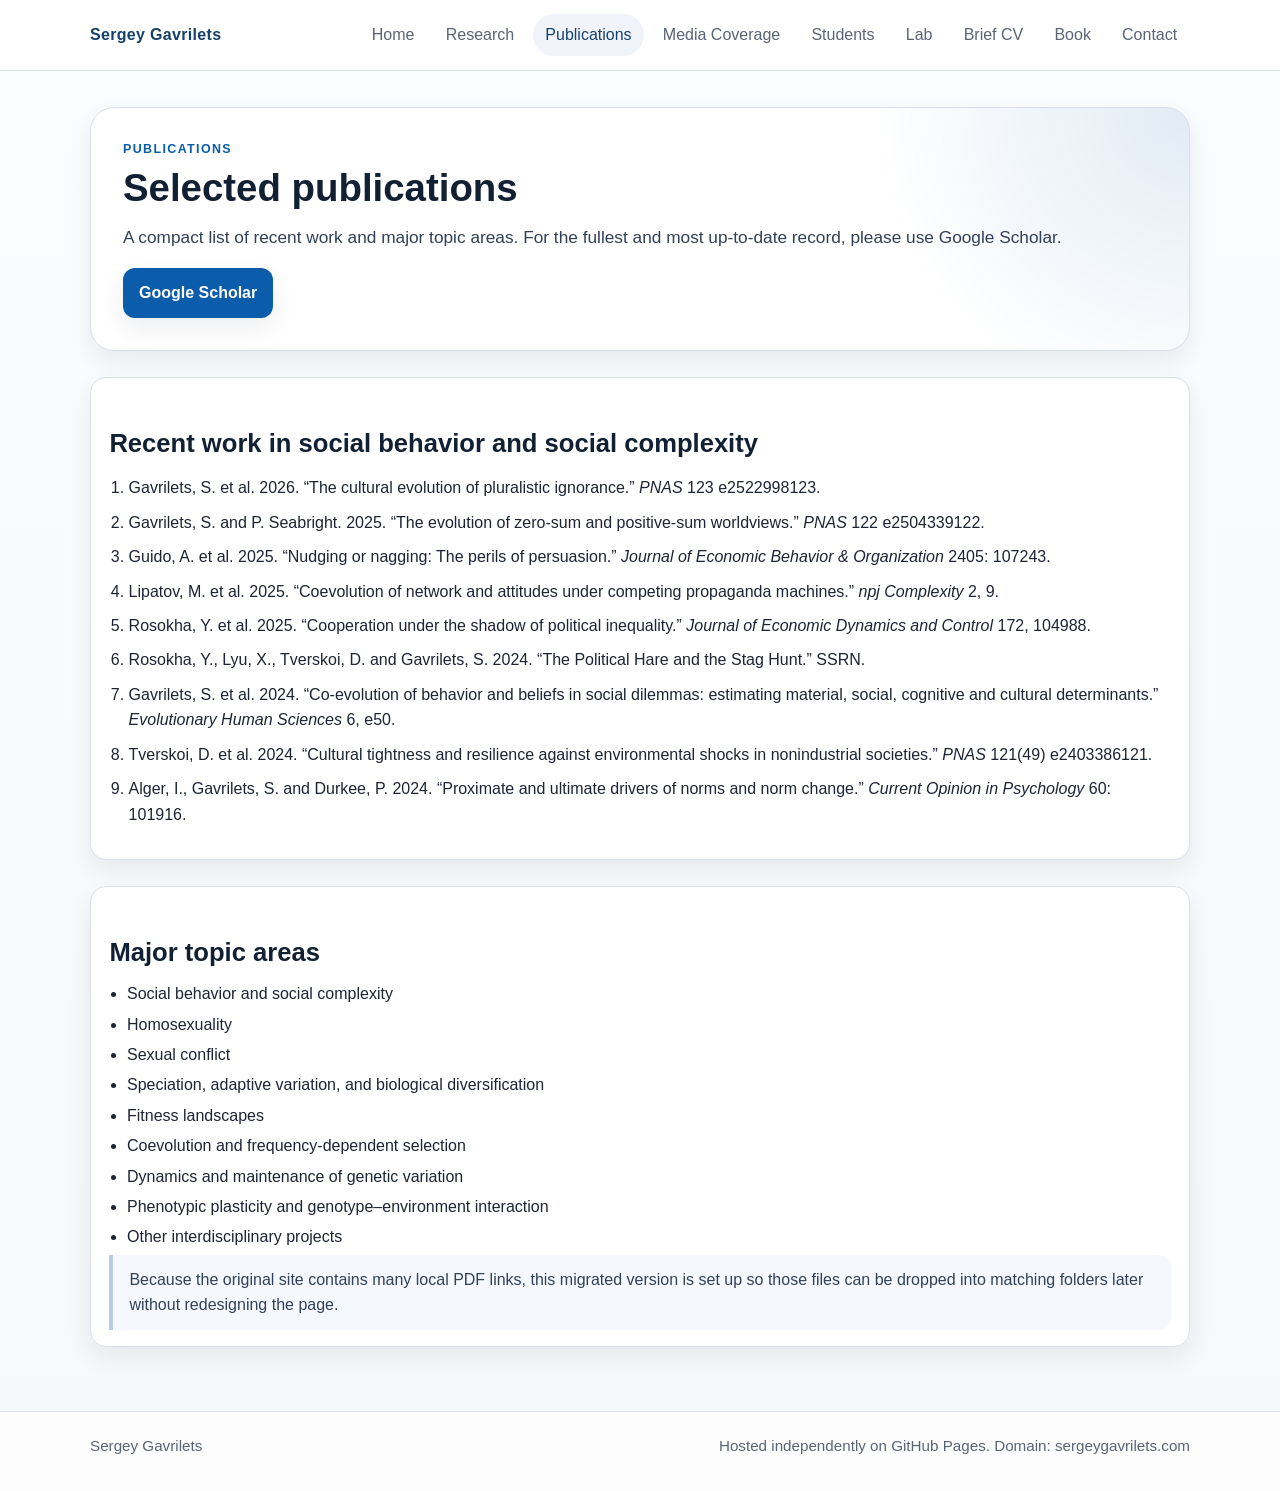
==== publications/index.html @ c270848b "Add files via upload" ====
<!DOCTYPE html>
<html lang="en">
<head>
  <meta charset="utf-8">
  <meta name="viewport" content="width=device-width, initial-scale=1">
  <title>Publications | Sergey Gavrilets</title>
  <meta name="description" content="Sergey Gavrilets">
  <link rel="stylesheet" href="/assets/css/styles.css">
</head>
<body>
<header class="site-header">
  <div class="container header-inner">
    <a class="brand" href="/">Sergey Gavrilets</a>
    <button class="nav-toggle" data-nav-toggle aria-expanded="false" aria-label="Toggle navigation">Menu</button>
    <nav class="main-nav" aria-label="Primary">
      <ul><li><a href="/">Home</a></li><li><a href="/research/">Research</a></li><li><a href="/publications/" aria-current="page">Publications</a></li><li><a href="/media/">Media Coverage</a></li><li><a href="/students/">Students</a></li><li><a href="/lab/">Lab</a></li><li><a href="/brief_cv/">Brief CV</a></li><li><a href="/books/">Book</a></li><li><a href="/contact/">Contact</a></li></ul>
    </nav>
  </div>
</header>
<main>
  <div class="container">
<section class="hero"><div class="eyebrow">Publications</div><h1>Selected publications</h1><p class="lead">A compact list of recent work and major topic areas. For the fullest and most up-to-date record, please use Google Scholar.</p><div class="action-row"><a class="button" href="https://scholar.google.com/" target="_blank" rel="noopener">Google Scholar</a></div></section>
<section class="section card"><h2>Recent work in social behavior and social complexity</h2>
<ol class="pub-list">
<li>Gavrilets, S. et al. 2026. “The cultural evolution of pluralistic ignorance.” <em>PNAS</em> 123 e2522998123.</li>
<li>Gavrilets, S. and P. Seabright. 2025. “The evolution of zero-sum and positive-sum worldviews.” <em>PNAS</em> 122 e2504339122.</li>
<li>Guido, A. et al. 2025. “Nudging or nagging: The perils of persuasion.” <em>Journal of Economic Behavior &amp; Organization</em> 2405: 107243.</li>
<li>Lipatov, M. et al. 2025. “Coevolution of network and attitudes under competing propaganda machines.” <em>npj Complexity</em> 2, 9.</li>
<li>Rosokha, Y. et al. 2025. “Cooperation under the shadow of political inequality.” <em>Journal of Economic Dynamics and Control</em> 172, 104988.</li>
<li>Rosokha, Y., Lyu, X., Tverskoi, D. and Gavrilets, S. 2024. “The Political Hare and the Stag Hunt.” SSRN.</li>
<li>Gavrilets, S. et al. 2024. “Co-evolution of behavior and beliefs in social dilemmas: estimating material, social, cognitive and cultural determinants.” <em>Evolutionary Human Sciences</em> 6, e50.</li>
<li>Tverskoi, D. et al. 2024. “Cultural tightness and resilience against environmental shocks in nonindustrial societies.” <em>PNAS</em> 121(49) e2403386121.</li>
<li>Alger, I., Gavrilets, S. and Durkee, P. 2024. “Proximate and ultimate drivers of norms and norm change.” <em>Current Opinion in Psychology</em> 60: 101916.</li>
</ol></section>
<section class="section card"><h2>Major topic areas</h2>
<ul class="list-clean">
<li>Social behavior and social complexity</li>
<li>Homosexuality</li>
<li>Sexual conflict</li>
<li>Speciation, adaptive variation, and biological diversification</li>
<li>Fitness landscapes</li>
<li>Coevolution and frequency-dependent selection</li>
<li>Dynamics and maintenance of genetic variation</li>
<li>Phenotypic plasticity and genotype–environment interaction</li>
<li>Other interdisciplinary projects</li>
</ul>
<div class="note">Because the original site contains many local PDF links, this migrated version is set up so those files can be dropped into matching folders later without redesigning the page.</div>
</section>
</div>
</main>
<footer class="site-footer">
  <div class="container footer-inner">
    <div>Sergey Gavrilets</div>
    <div>Hosted independently on GitHub Pages. Domain: sergeygavrilets.com</div>
  </div>
</footer>
<script src="/assets/js/main.js"></script>
</body>
</html>
---- assets/css/styles.css ----
:root {
  --bg: #f7f8fb;
  --surface: #ffffff;
  --surface-2: #f0f4fa;
  --text: #1d2433;
  --muted: #5b6475;
  --line: #d9e0ea;
  --accent: #0b5cab;
  --accent-2: #15406c;
  --shadow: 0 10px 25px rgba(14, 31, 53, 0.08);
  --radius: 16px;
  --max: 1100px;
}
* { box-sizing: border-box; }
html { scroll-behavior: smooth; }
body {
  margin: 0;
  font-family: -apple-system, BlinkMacSystemFont, "Segoe UI", Roboto, Helvetica, Arial, sans-serif;
  color: var(--text);
  background: linear-gradient(180deg, #fbfcfe 0%, var(--bg) 100%);
  line-height: 1.6;
}
a { color: var(--accent); text-decoration: none; }
a:hover { text-decoration: underline; }
img { max-width: 100%; height: auto; }
.container { width: min(calc(100% - 2rem), var(--max)); margin: 0 auto; }
.site-header {
  position: sticky; top: 0; z-index: 50;
  background: rgba(255,255,255,.92); backdrop-filter: blur(10px);
  border-bottom: 1px solid rgba(217,224,234,.85);
}
.header-inner {
  display: flex; align-items: center; justify-content: space-between;
  gap: 1rem; padding: .9rem 0;
}
.brand { font-weight: 700; color: var(--accent-2); letter-spacing: .02em; }
.nav-toggle { display: none; background: var(--surface); border: 1px solid var(--line); border-radius: 10px; padding: .5rem .7rem; }
.main-nav ul {
  list-style: none; display: flex; flex-wrap: wrap; gap: .35rem; margin: 0; padding: 0;
}
.main-nav a {
  display: block; padding: .5rem .8rem; border-radius: 999px; color: var(--muted);
}
.main-nav a[aria-current="page"], .main-nav a:hover {
  background: var(--surface-2); color: var(--accent-2); text-decoration: none;
}
main { padding: 2.2rem 0 4rem; }
.hero {
  background: radial-gradient(circle at top right, rgba(11,92,171,.12), transparent 28%), var(--surface);
  border: 1px solid var(--line); border-radius: 24px; padding: 2rem; box-shadow: var(--shadow);
}
.hero-grid {
  display: grid; grid-template-columns: 1.45fr .95fr; gap: 1.5rem; align-items: start;
}
.eyebrow { text-transform: uppercase; font-size: .78rem; letter-spacing: .11em; color: var(--accent); font-weight: 700; }
h1, h2, h3 { line-height: 1.22; color: #122033; }
h1 { font-size: clamp(2rem, 3vw, 3.1rem); margin: .35rem 0 .75rem; }
h2 { font-size: 1.6rem; margin: 2rem 0 .8rem; }
h3 { font-size: 1.15rem; margin: 1.2rem 0 .45rem; }
p { margin: .6rem 0; }
.lead { font-size: 1.08rem; color: #324055; }
.muted { color: var(--muted); }
.badge-row, .action-row { display: flex; gap: .75rem; flex-wrap: wrap; margin-top: 1rem; }
.badge { background: #eef4fb; color: var(--accent-2); border: 1px solid #d3e2f3; padding: .45rem .75rem; border-radius: 999px; font-size: .95rem; }
.button {
  display: inline-block; background: var(--accent); color: #fff; padding: .78rem 1rem;
  border-radius: 12px; font-weight: 600; box-shadow: var(--shadow);
}
.button.secondary { background: var(--surface); color: var(--accent-2); border: 1px solid var(--line); box-shadow: none; }
.button:hover { text-decoration: none; filter: brightness(.98); }
.card-grid { display: grid; grid-template-columns: repeat(3, 1fr); gap: 1rem; margin-top: 1.4rem; }
.card, .panel {
  background: var(--surface); border: 1px solid var(--line); border-radius: var(--radius);
  padding: 1.15rem 1.15rem 1rem; box-shadow: var(--shadow);
}
.card h3 { margin-top: 0; }
.panel + .panel { margin-top: 1rem; }
.two-col { display: grid; grid-template-columns: 1.15fr .85fr; gap: 1.2rem; }
.section { margin-top: 1.6rem; }
.list-clean { margin: .6rem 0 0; padding-left: 1.1rem; }
.list-clean li { margin: .3rem 0; }
.kv { display: grid; grid-template-columns: 120px 1fr; gap: .5rem .9rem; }
.kv dt { color: var(--muted); font-weight: 600; }
.kv dd { margin: 0; }
.pub-list { padding-left: 1.2rem; }
.pub-list li { margin: .55rem 0; }
.note {
  border-left: 4px solid #b7cce7; padding: .75rem 1rem; background: #f5f9ff;
  border-radius: 0 12px 12px 0; color: #304158;
}
.callout {
  background: linear-gradient(180deg, #0e3560, #15406c);
  color: #fff; border-radius: 22px; padding: 1.5rem; margin-top: 1.5rem;
}
.callout a { color: #fff; text-decoration: underline; }
.site-footer {
  border-top: 1px solid var(--line); background: rgba(255,255,255,.8); padding: 1.4rem 0 2rem;
}
.footer-inner { display: flex; justify-content: space-between; gap: 1rem; flex-wrap: wrap; color: var(--muted); font-size: .95rem; }
.small { font-size: .92rem; }
.hr { height: 1px; background: var(--line); margin: 1.5rem 0; }
@media (max-width: 900px) {
  .hero-grid, .two-col, .card-grid { grid-template-columns: 1fr; }
}
@media (max-width: 760px) {
  .nav-toggle { display: inline-flex; }
  .main-nav { display: none; width: 100%; }
  .main-nav.open { display: block; }
  .header-inner { flex-wrap: wrap; }
  .main-nav ul { flex-direction: column; align-items: stretch; }
  .main-nav a { border-radius: 12px; }
  main { padding-top: 1.2rem; }
  .hero { padding: 1.25rem; }
}
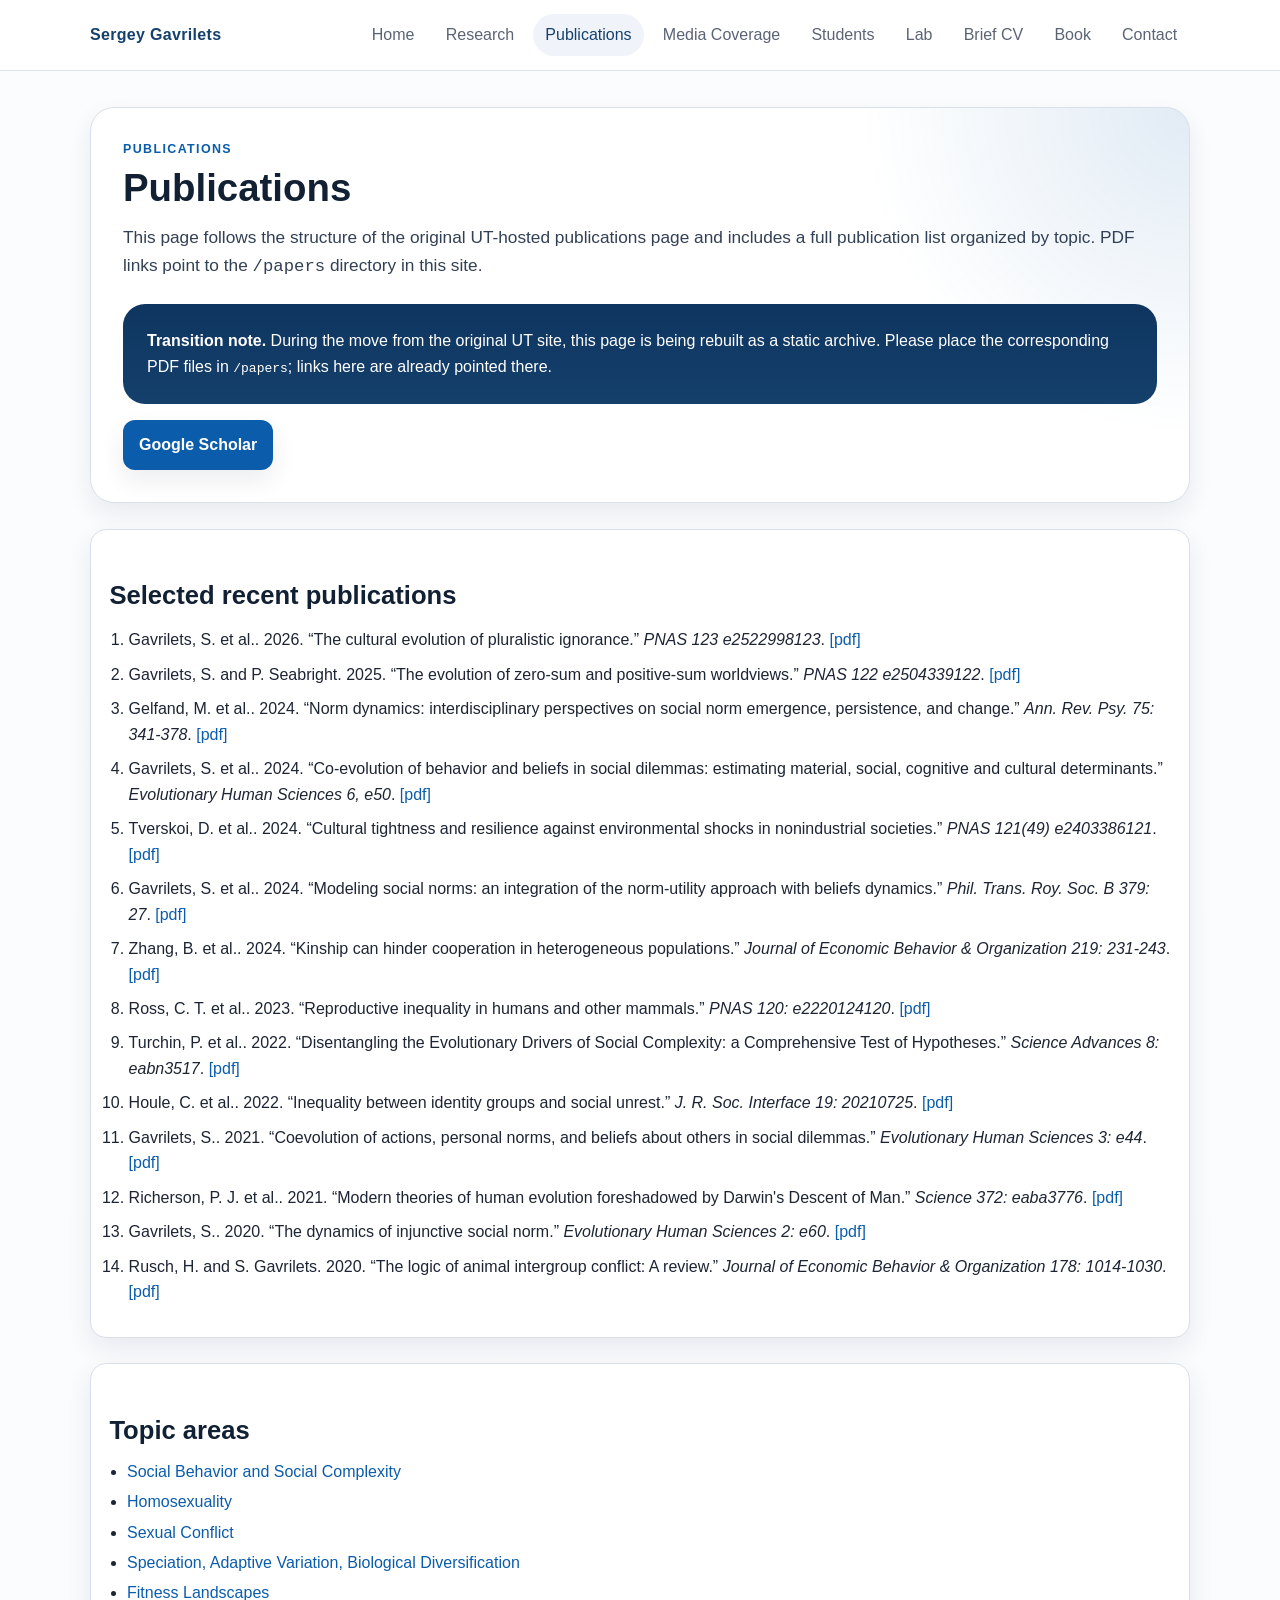
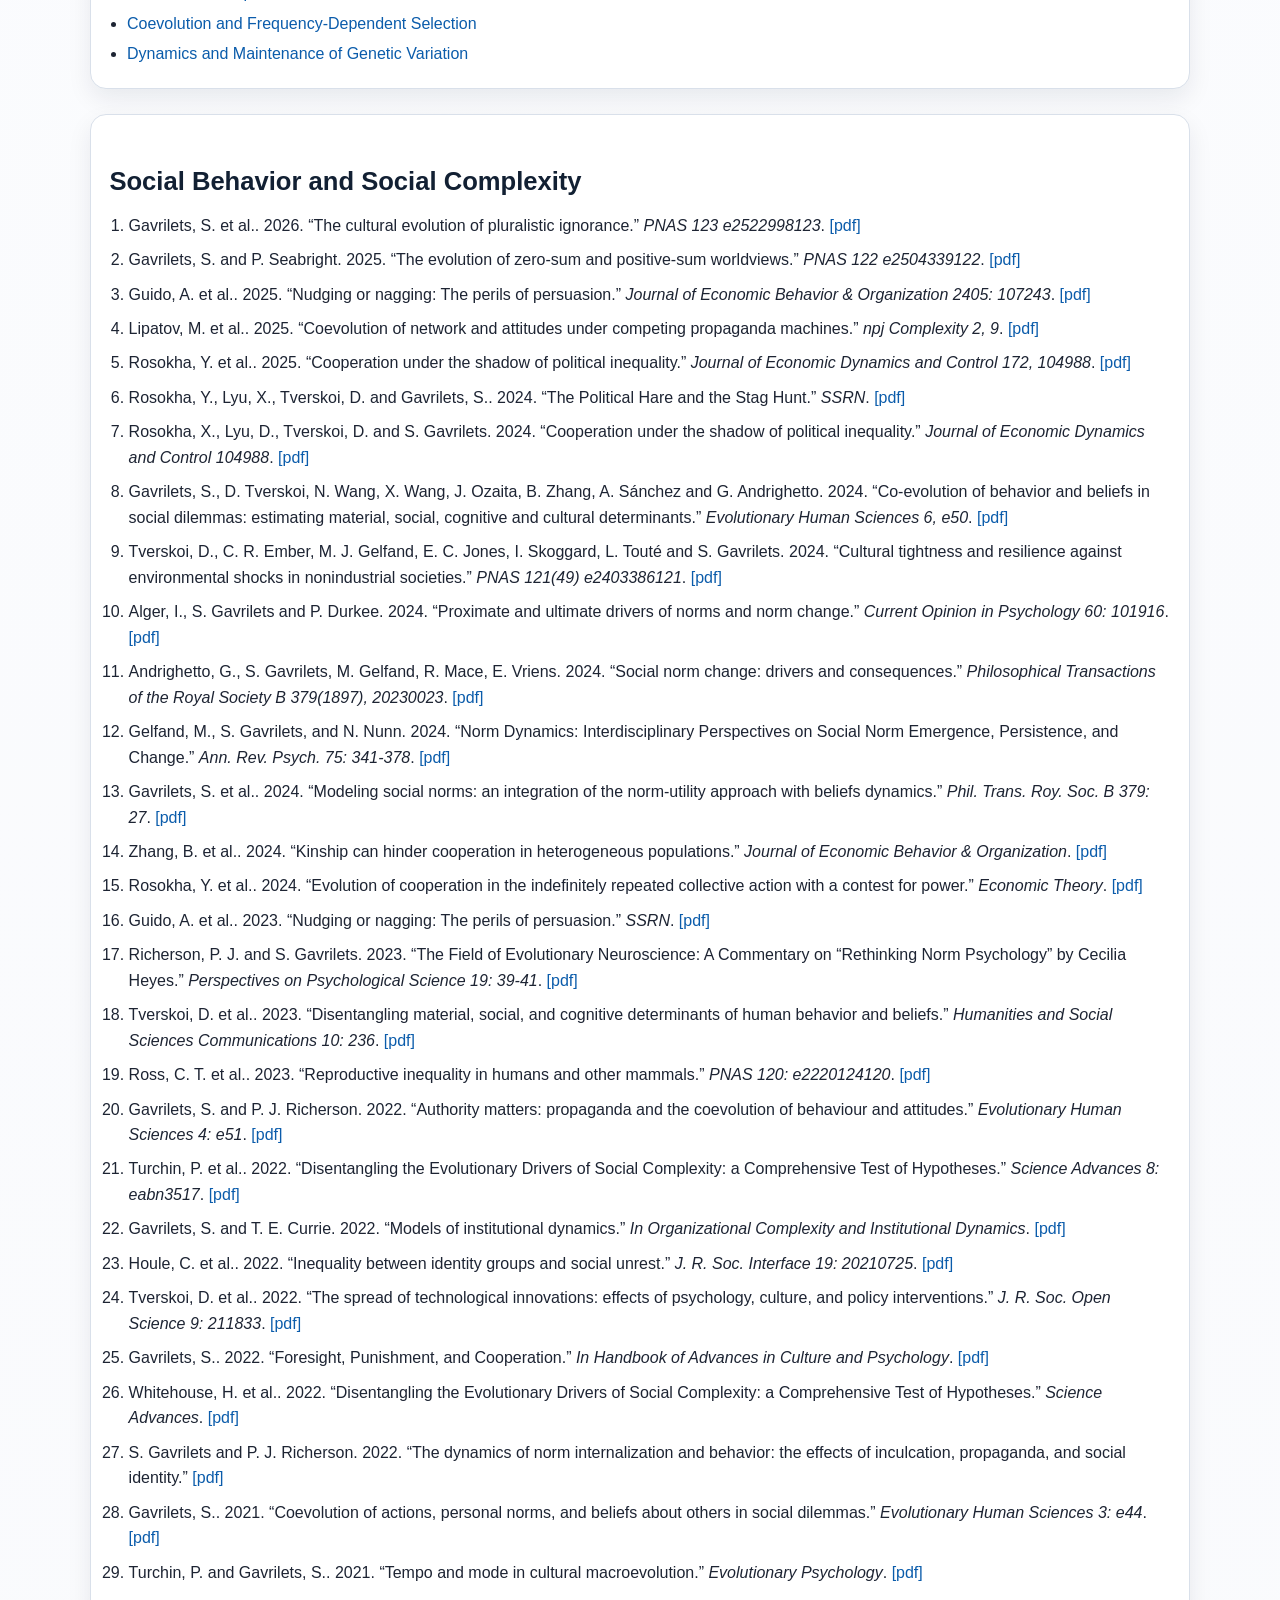
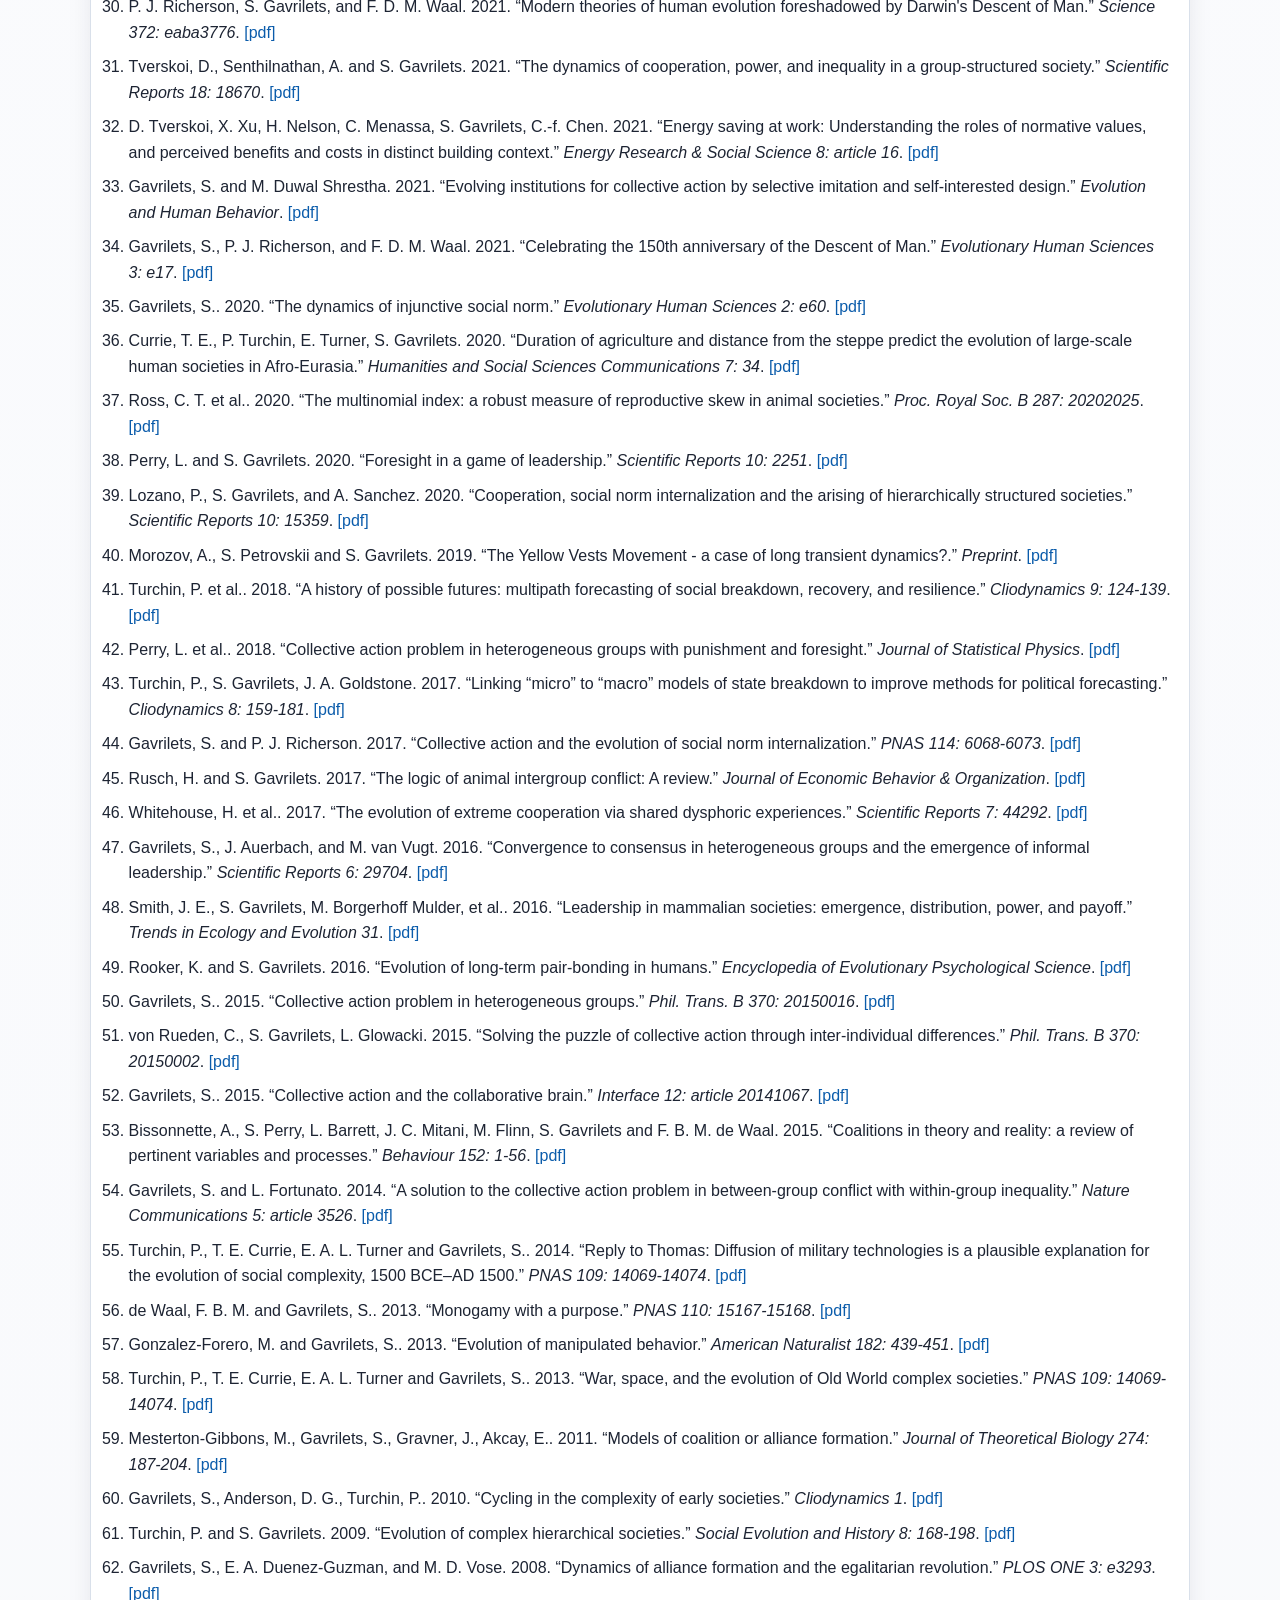
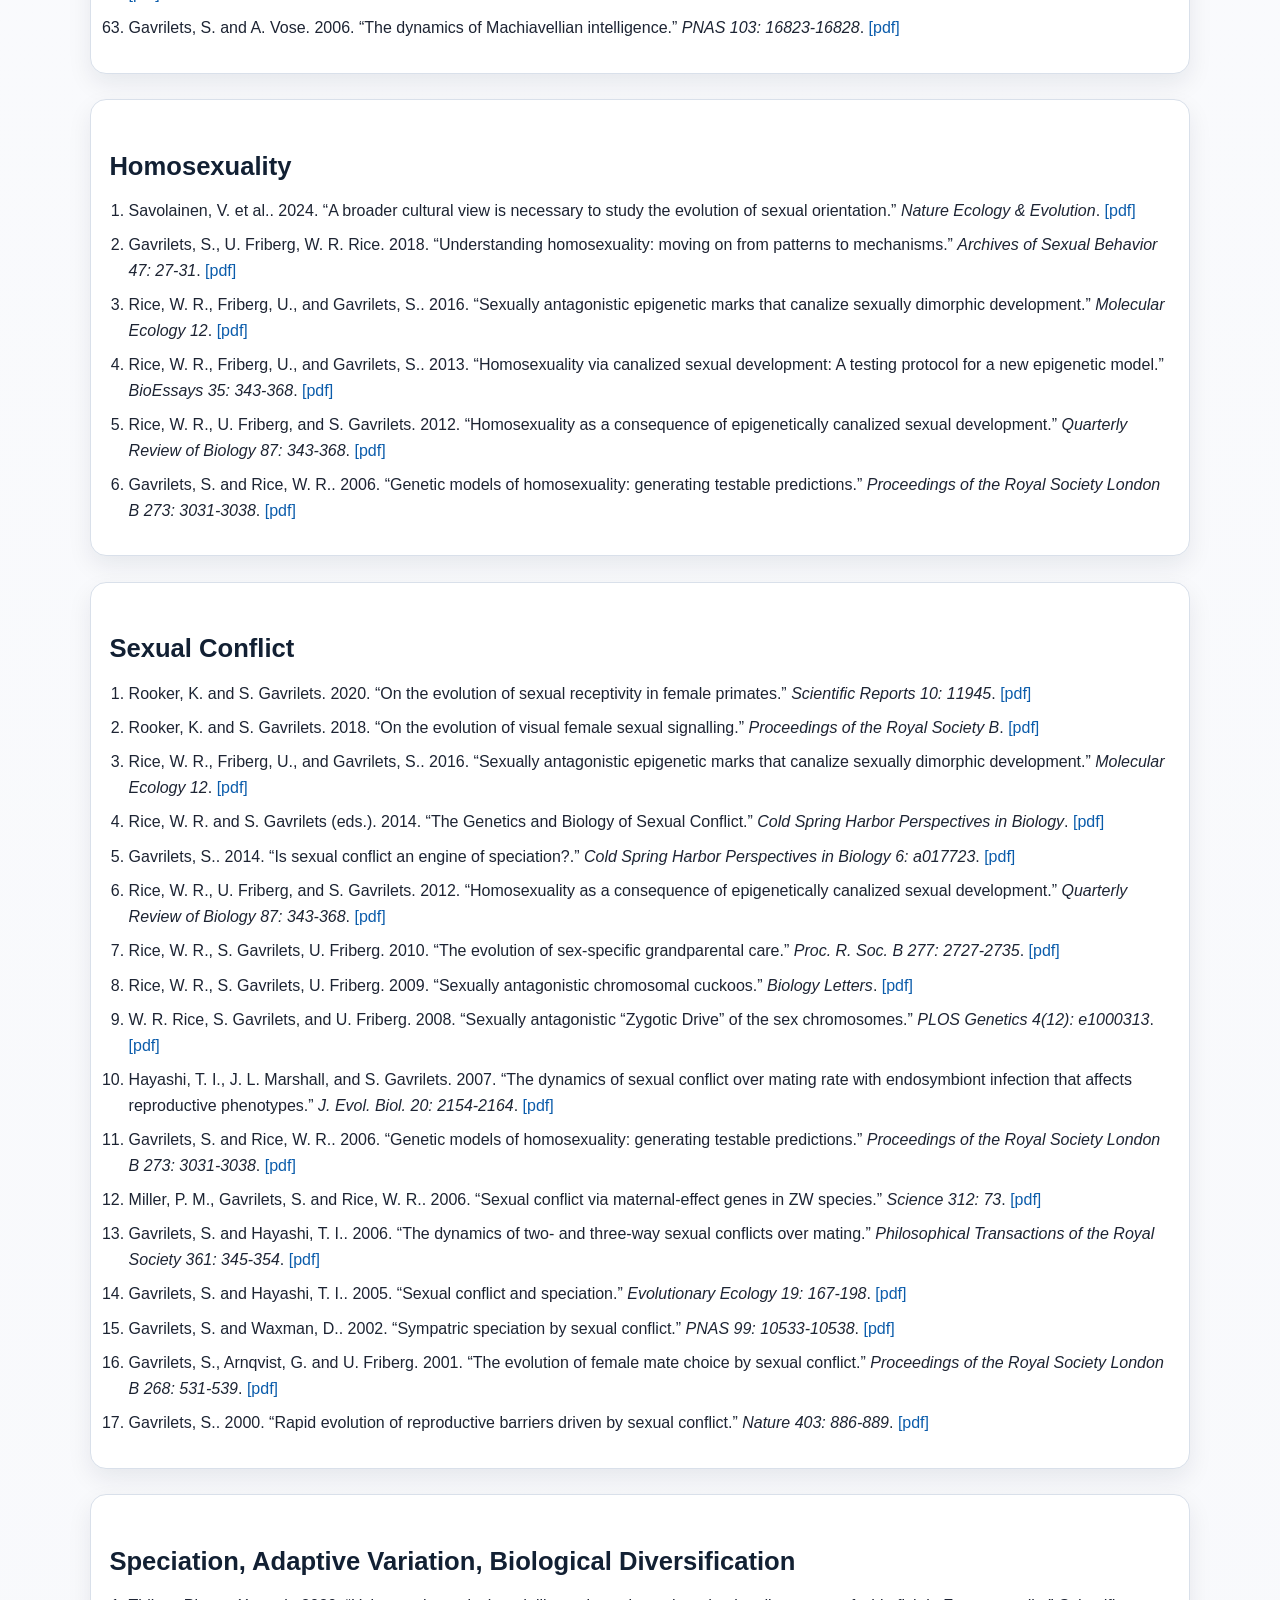
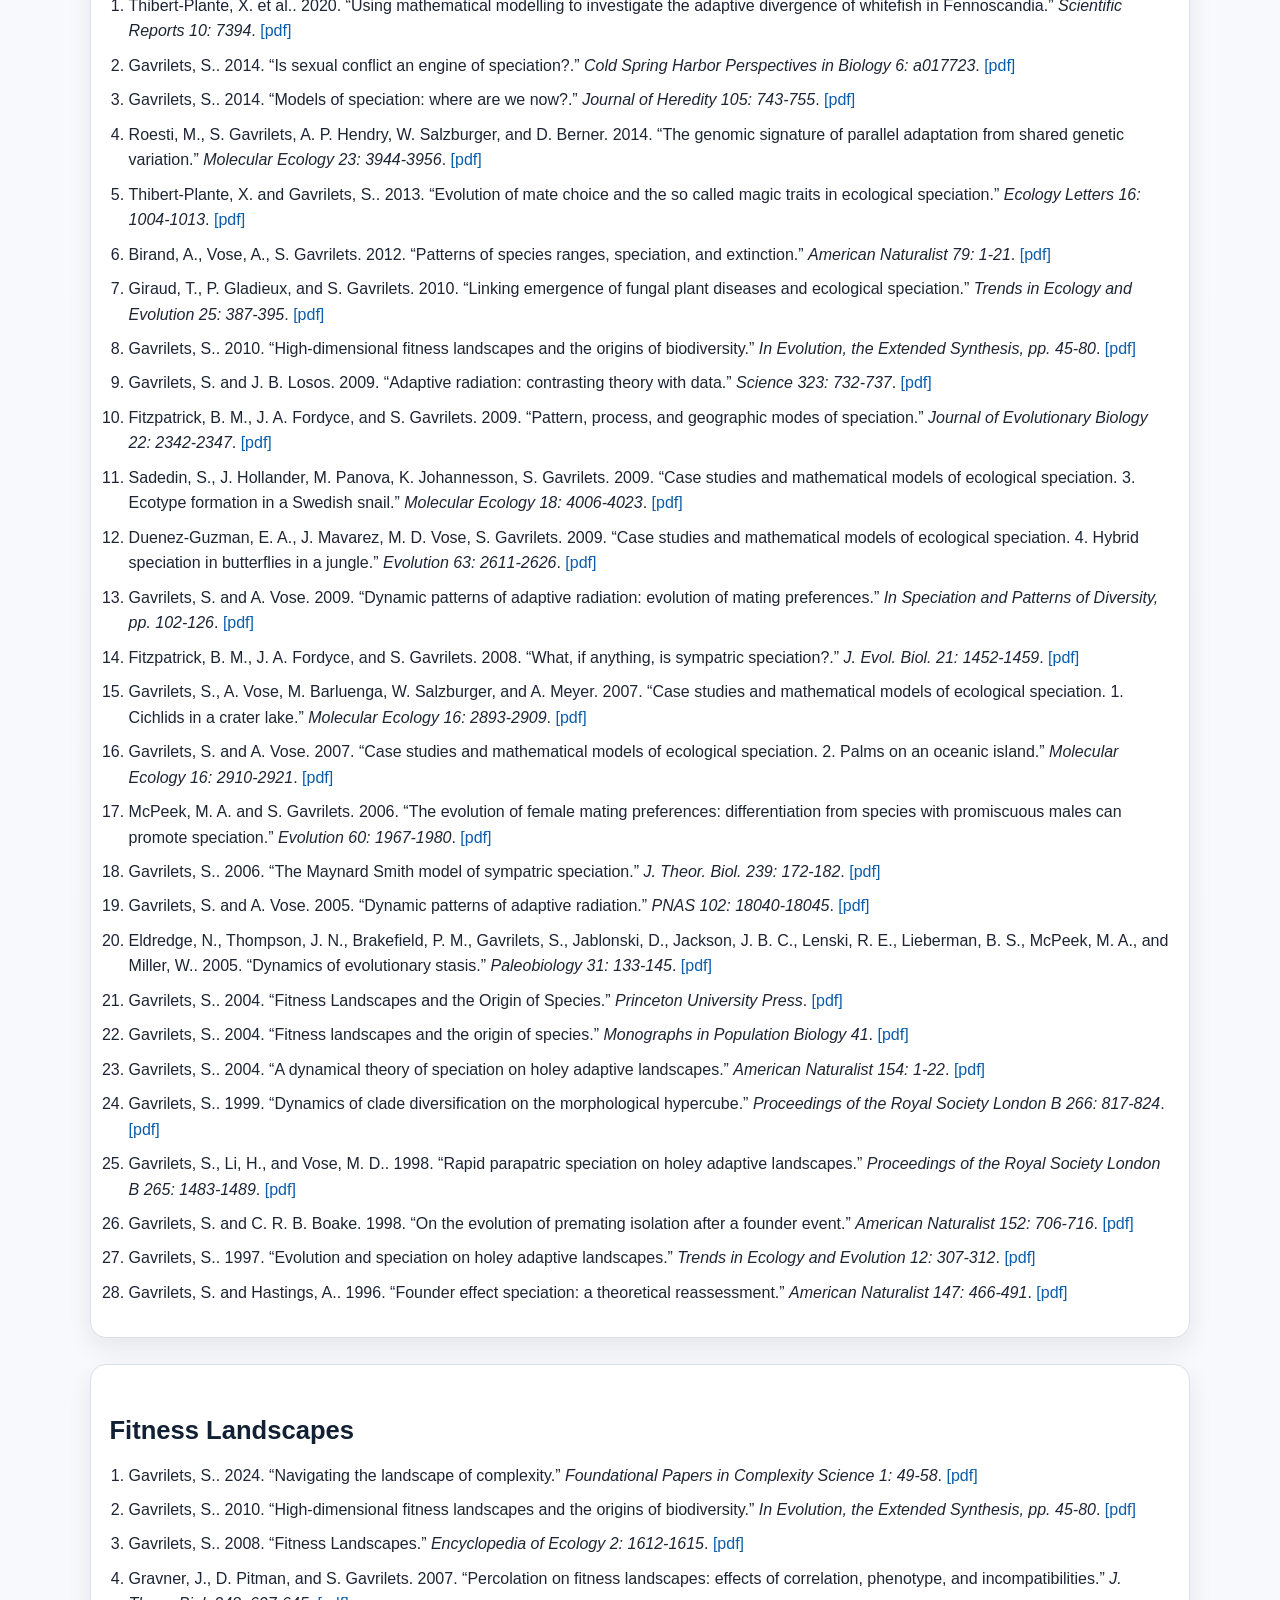
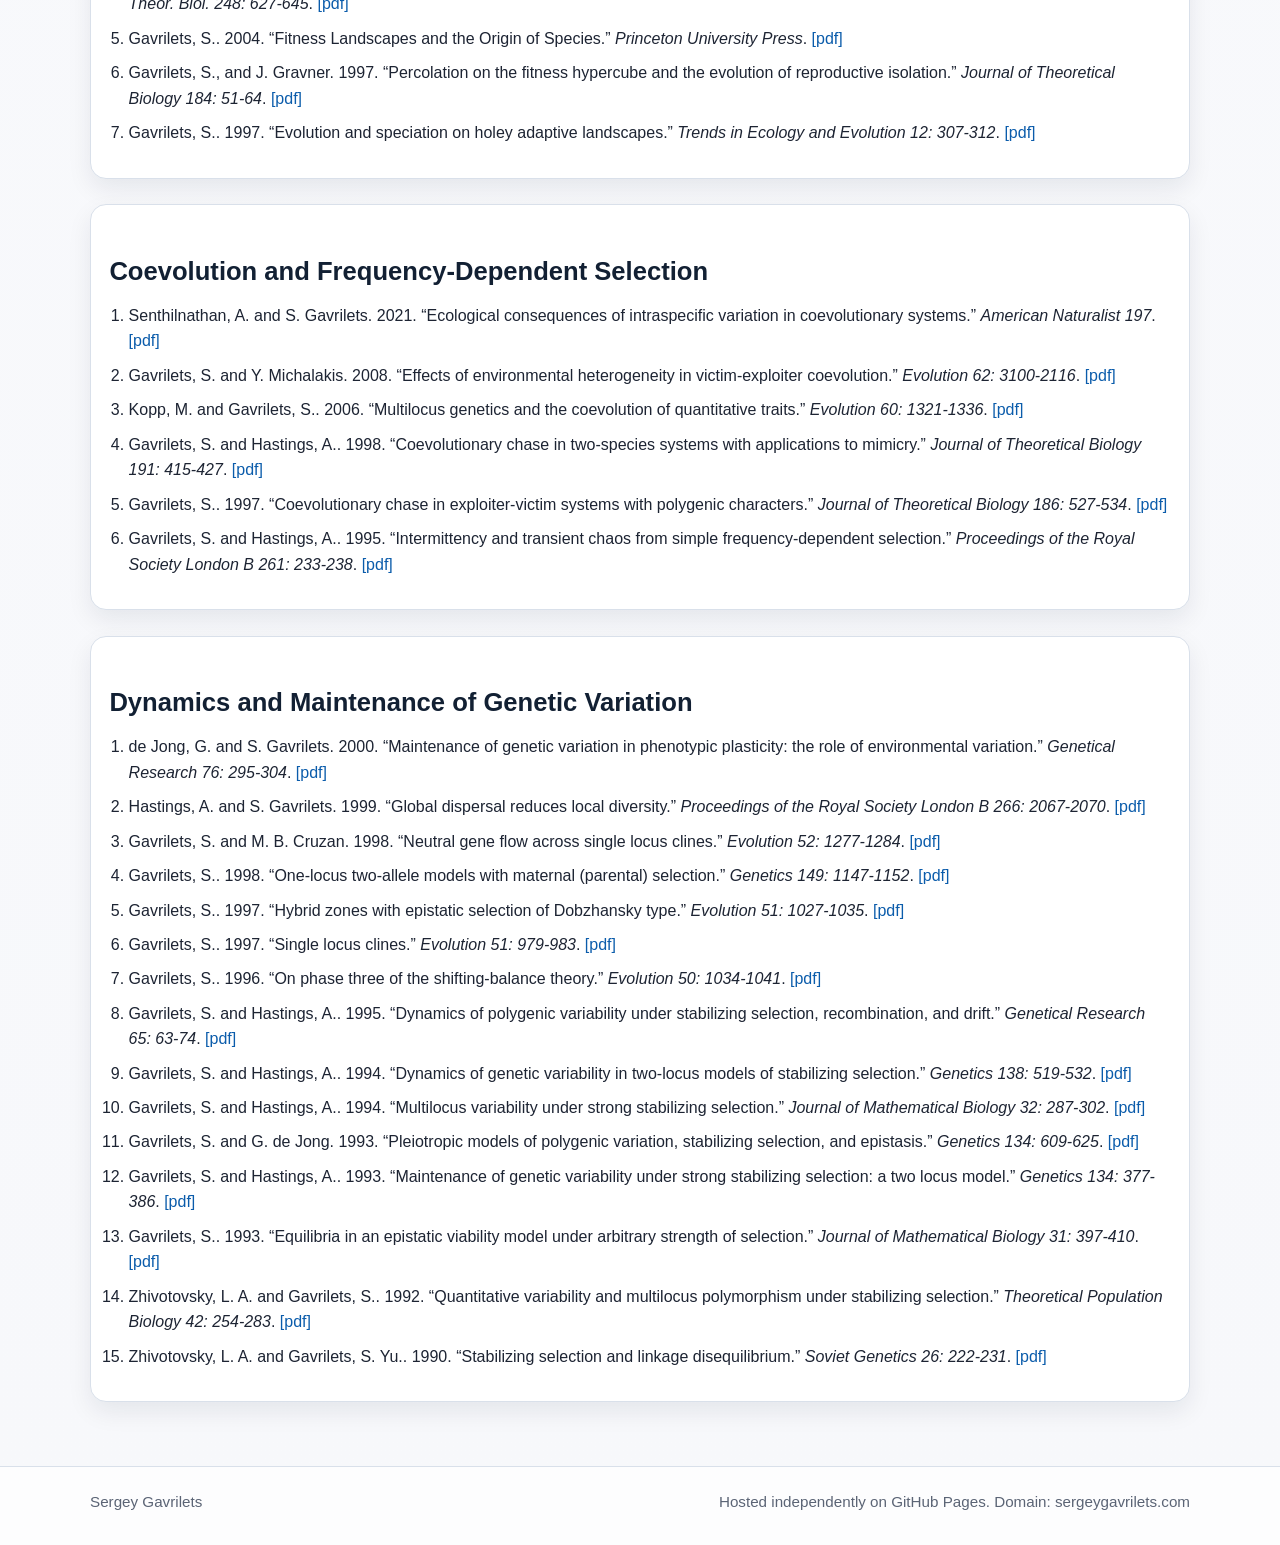
==== commit fcd7f06b: "Create index.html" ====
--- a/publications/index.html
+++ b/publications/index.html
@@ -4,7 +4,7 @@
   <meta charset="utf-8">
   <meta name="viewport" content="width=device-width, initial-scale=1">
   <title>Publications | Sergey Gavrilets</title>
-  <meta name="description" content="Sergey Gavrilets">
+  <meta name="description" content="Sergey Gavrilets publications">
   <link rel="stylesheet" href="/assets/css/styles.css">
 </head>
 <body>
@@ -19,33 +19,190 @@
 </header>
 <main>
   <div class="container">
-<section class="hero"><div class="eyebrow">Publications</div><h1>Selected publications</h1><p class="lead">A compact list of recent work and major topic areas. For the fullest and most up-to-date record, please use Google Scholar.</p><div class="action-row"><a class="button" href="https://scholar.google.com/" target="_blank" rel="noopener">Google Scholar</a></div></section>
-<section class="section card"><h2>Recent work in social behavior and social complexity</h2>
-<ol class="pub-list">
-<li>Gavrilets, S. et al. 2026. “The cultural evolution of pluralistic ignorance.” <em>PNAS</em> 123 e2522998123.</li>
-<li>Gavrilets, S. and P. Seabright. 2025. “The evolution of zero-sum and positive-sum worldviews.” <em>PNAS</em> 122 e2504339122.</li>
-<li>Guido, A. et al. 2025. “Nudging or nagging: The perils of persuasion.” <em>Journal of Economic Behavior &amp; Organization</em> 2405: 107243.</li>
-<li>Lipatov, M. et al. 2025. “Coevolution of network and attitudes under competing propaganda machines.” <em>npj Complexity</em> 2, 9.</li>
-<li>Rosokha, Y. et al. 2025. “Cooperation under the shadow of political inequality.” <em>Journal of Economic Dynamics and Control</em> 172, 104988.</li>
-<li>Rosokha, Y., Lyu, X., Tverskoi, D. and Gavrilets, S. 2024. “The Political Hare and the Stag Hunt.” SSRN.</li>
-<li>Gavrilets, S. et al. 2024. “Co-evolution of behavior and beliefs in social dilemmas: estimating material, social, cognitive and cultural determinants.” <em>Evolutionary Human Sciences</em> 6, e50.</li>
-<li>Tverskoi, D. et al. 2024. “Cultural tightness and resilience against environmental shocks in nonindustrial societies.” <em>PNAS</em> 121(49) e2403386121.</li>
-<li>Alger, I., Gavrilets, S. and Durkee, P. 2024. “Proximate and ultimate drivers of norms and norm change.” <em>Current Opinion in Psychology</em> 60: 101916.</li>
+<section class="hero"><div class="eyebrow">Publications</div><h1>Publications</h1><p class="lead">This page follows the structure of the original UT-hosted publications page and includes a full publication list organized by topic. PDF links point to the <code>/papers</code> directory in this site.</p><div class="callout"><strong>Transition note.</strong> During the move from the original UT site, this page is being rebuilt as a static archive. Please place the corresponding PDF files in <code>/papers</code>; links here are already pointed there.</div><div class="action-row"><a class="button" href="https://scholar.google.com/" target="_blank" rel="noopener">Google Scholar</a></div></section>
+<section class="section card"><h2>Selected recent publications</h2>
+<ol class="pub-list">
+    <li>Gavrilets, S. et al.. 2026. “The cultural evolution of pluralistic ignorance.” <em>PNAS 123 e2522998123</em>. <a href="/papers/2026-the-cultural-evolution-of-pluralistic-ignorance.pdf">[pdf]</a></li>
+    <li>Gavrilets, S. and P. Seabright. 2025. “The evolution of zero-sum and positive-sum worldviews.” <em>PNAS 122 e2504339122</em>. <a href="/papers/2025-the-evolution-of-zero-sum-and-positive-sum-worldviews.pdf">[pdf]</a></li>
+    <li>Gelfand, M. et al.. 2024. “Norm dynamics: interdisciplinary perspectives on social norm emergence, persistence, and change.” <em>Ann. Rev. Psy. 75: 341-378</em>. <a href="/papers/2024-norm-dynamics-interdisciplinary-perspectives-on-social-norm-emergence-persistenc.pdf">[pdf]</a></li>
+    <li>Gavrilets, S. et al.. 2024. “Co-evolution of behavior and beliefs in social dilemmas: estimating material, social, cognitive and cultural determinants.” <em>Evolutionary Human Sciences 6, e50</em>. <a href="/papers/2024-co-evolution-of-behavior-and-beliefs-in-social-dilemmas-estimating-material-soci.pdf">[pdf]</a></li>
+    <li>Tverskoi, D. et al.. 2024. “Cultural tightness and resilience against environmental shocks in nonindustrial societies.” <em>PNAS 121(49) e2403386121</em>. <a href="/papers/2024-cultural-tightness-and-resilience-against-environmental-shocks-in-nonindustrial-.pdf">[pdf]</a></li>
+    <li>Gavrilets, S. et al.. 2024. “Modeling social norms: an integration of the norm-utility approach with beliefs dynamics.” <em>Phil. Trans. Roy. Soc. B 379: 27</em>. <a href="/papers/2024-modeling-social-norms-an-integration-of-the-norm-utility-approach-with-beliefs-d.pdf">[pdf]</a></li>
+    <li>Zhang, B. et al.. 2024. “Kinship can hinder cooperation in heterogeneous populations.” <em>Journal of Economic Behavior & Organization 219: 231-243</em>. <a href="/papers/2024-kinship-can-hinder-cooperation-in-heterogeneous-populations.pdf">[pdf]</a></li>
+    <li>Ross, C. T. et al.. 2023. “Reproductive inequality in humans and other mammals.” <em>PNAS 120: e2220124120</em>. <a href="/papers/2023-reproductive-inequality-in-humans-and-other-mammals.pdf">[pdf]</a></li>
+    <li>Turchin, P. et al.. 2022. “Disentangling the Evolutionary Drivers of Social Complexity: a Comprehensive Test of Hypotheses.” <em>Science Advances 8: eabn3517</em>. <a href="/papers/2022-disentangling-the-evolutionary-drivers-of-social-complexity-a-comprehensive-test.pdf">[pdf]</a></li>
+    <li>Houle, C. et al.. 2022. “Inequality between identity groups and social unrest.” <em>J. R. Soc. Interface 19: 20210725</em>. <a href="/papers/2022-inequality-between-identity-groups-and-social-unrest.pdf">[pdf]</a></li>
+    <li>Gavrilets, S.. 2021. “Coevolution of actions, personal norms, and beliefs about others in social dilemmas.” <em>Evolutionary Human Sciences 3: e44</em>. <a href="/papers/2021-coevolution-of-actions-personal-norms-and-beliefs-about-others-in-social-dilemma.pdf">[pdf]</a></li>
+    <li>Richerson, P. J. et al.. 2021. “Modern theories of human evolution foreshadowed by Darwin's Descent of Man.” <em>Science 372: eaba3776</em>. <a href="/papers/2021-modern-theories-of-human-evolution-foreshadowed-by-darwins-descent-of-man.pdf">[pdf]</a></li>
+    <li>Gavrilets, S.. 2020. “The dynamics of injunctive social norm.” <em>Evolutionary Human Sciences 2: e60</em>. <a href="/papers/2020-the-dynamics-of-injunctive-social-norm.pdf">[pdf]</a></li>
+    <li>Rusch, H. and S. Gavrilets. 2020. “The logic of animal intergroup conflict: A review.” <em>Journal of Economic Behavior & Organization 178: 1014-1030</em>. <a href="/papers/2020-the-logic-of-animal-intergroup-conflict-a-review.pdf">[pdf]</a></li>
 </ol></section>
-<section class="section card"><h2>Major topic areas</h2>
-<ul class="list-clean">
-<li>Social behavior and social complexity</li>
-<li>Homosexuality</li>
-<li>Sexual conflict</li>
-<li>Speciation, adaptive variation, and biological diversification</li>
-<li>Fitness landscapes</li>
-<li>Coevolution and frequency-dependent selection</li>
-<li>Dynamics and maintenance of genetic variation</li>
-<li>Phenotypic plasticity and genotype–environment interaction</li>
-<li>Other interdisciplinary projects</li>
-</ul>
-<div class="note">Because the original site contains many local PDF links, this migrated version is set up so those files can be dropped into matching folders later without redesigning the page.</div>
-</section>
+<section class="section card"><h2>Topic areas</h2><ul class="list-clean">
+<li><a href="#social-behavior-and-social-complexity">Social Behavior and Social Complexity</a></li>
+<li><a href="#homosexuality">Homosexuality</a></li>
+<li><a href="#sexual-conflict">Sexual Conflict</a></li>
+<li><a href="#speciation-adaptive-variation-biological-diversification">Speciation, Adaptive Variation, Biological Diversification</a></li>
+<li><a href="#fitness-landscapes">Fitness Landscapes</a></li>
+<li><a href="#coevolution-and-frequency-dependent-selection">Coevolution and Frequency-Dependent Selection</a></li>
+<li><a href="#dynamics-and-maintenance-of-genetic-variation">Dynamics and Maintenance of Genetic Variation</a></li>
+</ul></section>
+<section class="section card" id="social-behavior-and-social-complexity"><h2>Social Behavior and Social Complexity</h2>
+<ol class="pub-list">
+    <li>Gavrilets, S. et al.. 2026. “The cultural evolution of pluralistic ignorance.” <em>PNAS 123 e2522998123</em>. <a href="/papers/2026-the-cultural-evolution-of-pluralistic-ignorance.pdf">[pdf]</a></li>
+    <li>Gavrilets, S. and P. Seabright. 2025. “The evolution of zero-sum and positive-sum worldviews.” <em>PNAS 122 e2504339122</em>. <a href="/papers/2025-the-evolution-of-zero-sum-and-positive-sum-worldviews.pdf">[pdf]</a></li>
+    <li>Guido, A. et al.. 2025. “Nudging or nagging: The perils of persuasion.” <em>Journal of Economic Behavior & Organization 2405: 107243</em>. <a href="/papers/2025-nudging-or-nagging-the-perils-of-persuasion.pdf">[pdf]</a></li>
+    <li>Lipatov, M. et al.. 2025. “Coevolution of network and attitudes under competing propaganda machines.” <em>npj Complexity 2, 9</em>. <a href="/papers/2025-coevolution-of-network-and-attitudes-under-competing-propaganda-machines.pdf">[pdf]</a></li>
+    <li>Rosokha, Y. et al.. 2025. “Cooperation under the shadow of political inequality.” <em>Journal of Economic Dynamics and Control 172, 104988</em>. <a href="/papers/2025-cooperation-under-the-shadow-of-political-inequality.pdf">[pdf]</a></li>
+    <li>Rosokha, Y., Lyu, X., Tverskoi, D. and Gavrilets, S.. 2024. “The Political Hare and the Stag Hunt.” <em>SSRN</em>. <a href="/papers/2024-the-political-hare-and-the-stag-hunt.pdf">[pdf]</a></li>
+    <li>Rosokha, X., Lyu, D., Tverskoi, D. and S. Gavrilets. 2024. “Cooperation under the shadow of political inequality.” <em>Journal of Economic Dynamics and Control 104988</em>. <a href="/papers/2024-cooperation-under-the-shadow-of-political-inequality.pdf">[pdf]</a></li>
+    <li>Gavrilets, S., D. Tverskoi, N. Wang, X. Wang, J. Ozaita, B. Zhang, A. Sánchez and G. Andrighetto. 2024. “Co-evolution of behavior and beliefs in social dilemmas: estimating material, social, cognitive and cultural determinants.” <em>Evolutionary Human Sciences 6, e50</em>. <a href="/papers/2024-co-evolution-of-behavior-and-beliefs-in-social-dilemmas-estimating-material-soci.pdf">[pdf]</a></li>
+    <li>Tverskoi, D., C. R. Ember, M. J. Gelfand, E. C. Jones, I. Skoggard, L. Touté and S. Gavrilets. 2024. “Cultural tightness and resilience against environmental shocks in nonindustrial societies.” <em>PNAS 121(49) e2403386121</em>. <a href="/papers/2024-cultural-tightness-and-resilience-against-environmental-shocks-in-nonindustrial-.pdf">[pdf]</a></li>
+    <li>Alger, I., S. Gavrilets and P. Durkee. 2024. “Proximate and ultimate drivers of norms and norm change.” <em>Current Opinion in Psychology 60: 101916</em>. <a href="/papers/2024-proximate-and-ultimate-drivers-of-norms-and-norm-change.pdf">[pdf]</a></li>
+    <li>Andrighetto, G., S. Gavrilets, M. Gelfand, R. Mace, E. Vriens. 2024. “Social norm change: drivers and consequences.” <em>Philosophical Transactions of the Royal Society B 379(1897), 20230023</em>. <a href="/papers/2024-social-norm-change-drivers-and-consequences.pdf">[pdf]</a></li>
+    <li>Gelfand, M., S. Gavrilets, and N. Nunn. 2024. “Norm Dynamics: Interdisciplinary Perspectives on Social Norm Emergence, Persistence, and Change.” <em>Ann. Rev. Psych. 75: 341-378</em>. <a href="/papers/2024-norm-dynamics-interdisciplinary-perspectives-on-social-norm-emergence-persistenc-2.pdf">[pdf]</a></li>
+    <li>Gavrilets, S. et al.. 2024. “Modeling social norms: an integration of the norm-utility approach with beliefs dynamics.” <em>Phil. Trans. Roy. Soc. B 379: 27</em>. <a href="/papers/2024-modeling-social-norms-an-integration-of-the-norm-utility-approach-with-beliefs-d.pdf">[pdf]</a></li>
+    <li>Zhang, B. et al.. 2024. “Kinship can hinder cooperation in heterogeneous populations.” <em>Journal of Economic Behavior & Organization</em>. <a href="/papers/2024-kinship-can-hinder-cooperation-in-heterogeneous-populations.pdf">[pdf]</a></li>
+    <li>Rosokha, Y. et al.. 2024. “Evolution of cooperation in the indefinitely repeated collective action with a contest for power.” <em>Economic Theory</em>. <a href="/papers/2024-evolution-of-cooperation-in-the-indefinitely-repeated-collective-action-with-a-c.pdf">[pdf]</a></li>
+    <li>Guido, A. et al.. 2023. “Nudging or nagging: The perils of persuasion.” <em>SSRN</em>. <a href="/papers/2023-nudging-or-nagging-the-perils-of-persuasion.pdf">[pdf]</a></li>
+    <li>Richerson, P. J. and S. Gavrilets. 2023. “The Field of Evolutionary Neuroscience: A Commentary on “Rethinking Norm Psychology” by Cecilia Heyes.” <em>Perspectives on Psychological Science 19: 39-41</em>. <a href="/papers/2023-the-field-of-evolutionary-neuroscience-a-commentary-on-rethinking-norm-psycholog.pdf">[pdf]</a></li>
+    <li>Tverskoi, D. et al.. 2023. “Disentangling material, social, and cognitive determinants of human behavior and beliefs.” <em>Humanities and Social Sciences Communications 10: 236</em>. <a href="/papers/2023-disentangling-material-social-and-cognitive-determinants-of-human-behavior-and-b.pdf">[pdf]</a></li>
+    <li>Ross, C. T. et al.. 2023. “Reproductive inequality in humans and other mammals.” <em>PNAS 120: e2220124120</em>. <a href="/papers/2023-reproductive-inequality-in-humans-and-other-mammals.pdf">[pdf]</a></li>
+    <li>Gavrilets, S. and P. J. Richerson. 2022. “Authority matters: propaganda and the coevolution of behaviour and attitudes.” <em>Evolutionary Human Sciences 4: e51</em>. <a href="/papers/2022-authority-matters-propaganda-and-the-coevolution-of-behaviour-and-attitudes.pdf">[pdf]</a></li>
+    <li>Turchin, P. et al.. 2022. “Disentangling the Evolutionary Drivers of Social Complexity: a Comprehensive Test of Hypotheses.” <em>Science Advances 8: eabn3517</em>. <a href="/papers/2022-disentangling-the-evolutionary-drivers-of-social-complexity-a-comprehensive-test.pdf">[pdf]</a></li>
+    <li>Gavrilets, S. and T. E. Currie. 2022. “Models of institutional dynamics.” <em>In Organizational Complexity and Institutional Dynamics</em>. <a href="/papers/2022-models-of-institutional-dynamics.pdf">[pdf]</a></li>
+    <li>Houle, C. et al.. 2022. “Inequality between identity groups and social unrest.” <em>J. R. Soc. Interface 19: 20210725</em>. <a href="/papers/2022-inequality-between-identity-groups-and-social-unrest.pdf">[pdf]</a></li>
+    <li>Tverskoi, D. et al.. 2022. “The spread of technological innovations: effects of psychology, culture, and policy interventions.” <em>J. R. Soc. Open Science 9: 211833</em>. <a href="/papers/2022-the-spread-of-technological-innovations-effects-of-psychology-culture-and-policy.pdf">[pdf]</a></li>
+    <li>Gavrilets, S.. 2022. “Foresight, Punishment, and Cooperation.” <em>In Handbook of Advances in Culture and Psychology</em>. <a href="/papers/2022-foresight-punishment-and-cooperation.pdf">[pdf]</a></li>
+    <li>Whitehouse, H. et al.. 2022. “Disentangling the Evolutionary Drivers of Social Complexity: a Comprehensive Test of Hypotheses.” <em>Science Advances</em>. <a href="/papers/2022-disentangling-the-evolutionary-drivers-of-social-complexity-a-comprehensive-test.pdf">[pdf]</a></li>
+    <li>S. Gavrilets and P. J. Richerson. 2022. “The dynamics of norm internalization and behavior: the effects of inculcation, propaganda, and social identity.” <a href="/papers/2022-the-dynamics-of-norm-internalization-and-behavior-the-effects-of-inculcation-pro.pdf">[pdf]</a></li>
+    <li>Gavrilets, S.. 2021. “Coevolution of actions, personal norms, and beliefs about others in social dilemmas.” <em>Evolutionary Human Sciences 3: e44</em>. <a href="/papers/2021-coevolution-of-actions-personal-norms-and-beliefs-about-others-in-social-dilemma.pdf">[pdf]</a></li>
+    <li>Turchin, P. and Gavrilets, S.. 2021. “Tempo and mode in cultural macroevolution.” <em>Evolutionary Psychology</em>. <a href="/papers/2021-tempo-and-mode-in-cultural-macroevolution.pdf">[pdf]</a></li>
+    <li>P. J. Richerson, S. Gavrilets, and F. D. M. Waal. 2021. “Modern theories of human evolution foreshadowed by Darwin's Descent of Man.” <em>Science 372: eaba3776</em>. <a href="/papers/2021-modern-theories-of-human-evolution-foreshadowed-by-darwins-descent-of-man.pdf">[pdf]</a></li>
+    <li>Tverskoi, D., Senthilnathan, A. and S. Gavrilets. 2021. “The dynamics of cooperation, power, and inequality in a group-structured society.” <em>Scientific Reports 18: 18670</em>. <a href="/papers/2021-the-dynamics-of-cooperation-power-and-inequality-in-a-group-structured-society.pdf">[pdf]</a></li>
+    <li>D. Tverskoi, X. Xu, H. Nelson, C. Menassa, S. Gavrilets, C.-f. Chen. 2021. “Energy saving at work: Understanding the roles of normative values, and perceived benefits and costs in distinct building context.” <em>Energy Research & Social Science 8: article 16</em>. <a href="/papers/2021-energy-saving-at-work-understanding-the-roles-of-normative-values-and-perceived-.pdf">[pdf]</a></li>
+    <li>Gavrilets, S. and M. Duwal Shrestha. 2021. “Evolving institutions for collective action by selective imitation and self-interested design.” <em>Evolution and Human Behavior</em>. <a href="/papers/2021-evolving-institutions-for-collective-action-by-selective-imitation-and-self-inte.pdf">[pdf]</a></li>
+    <li>Gavrilets, S., P. J. Richerson, and F. D. M. Waal. 2021. “Celebrating the 150th anniversary of the Descent of Man.” <em>Evolutionary Human Sciences 3: e17</em>. <a href="/papers/2021-celebrating-the-150th-anniversary-of-the-descent-of-man.pdf">[pdf]</a></li>
+    <li>Gavrilets, S.. 2020. “The dynamics of injunctive social norm.” <em>Evolutionary Human Sciences 2: e60</em>. <a href="/papers/2020-the-dynamics-of-injunctive-social-norm.pdf">[pdf]</a></li>
+    <li>Currie, T. E., P. Turchin, E. Turner, S. Gavrilets. 2020. “Duration of agriculture and distance from the steppe predict the evolution of large-scale human societies in Afro-Eurasia.” <em>Humanities and Social Sciences Communications 7: 34</em>. <a href="/papers/2020-duration-of-agriculture-and-distance-from-the-steppe-predict-the-evolution-of-la.pdf">[pdf]</a></li>
+    <li>Ross, C. T. et al.. 2020. “The multinomial index: a robust measure of reproductive skew in animal societies.” <em>Proc. Royal Soc. B 287: 20202025</em>. <a href="/papers/2020-the-multinomial-index-a-robust-measure-of-reproductive-skew-in-animal-societies.pdf">[pdf]</a></li>
+    <li>Perry, L. and S. Gavrilets. 2020. “Foresight in a game of leadership.” <em>Scientific Reports 10: 2251</em>. <a href="/papers/2020-foresight-in-a-game-of-leadership.pdf">[pdf]</a></li>
+    <li>Lozano, P., S. Gavrilets, and A. Sanchez. 2020. “Cooperation, social norm internalization and the arising of hierarchically structured societies.” <em>Scientific Reports 10: 15359</em>. <a href="/papers/2020-cooperation-social-norm-internalization-and-the-arising-of-hierarchically-struct.pdf">[pdf]</a></li>
+    <li>Morozov, A., S. Petrovskii and S. Gavrilets. 2019. “The Yellow Vests Movement - a case of long transient dynamics?.” <em>Preprint</em>. <a href="/papers/2019-the-yellow-vests-movement-a-case-of-long-transient-dynamics.pdf">[pdf]</a></li>
+    <li>Turchin, P. et al.. 2018. “A history of possible futures: multipath forecasting of social breakdown, recovery, and resilience.” <em>Cliodynamics 9: 124-139</em>. <a href="/papers/2018-a-history-of-possible-futures-multipath-forecasting-of-social-breakdown-recovery.pdf">[pdf]</a></li>
+    <li>Perry, L. et al.. 2018. “Collective action problem in heterogeneous groups with punishment and foresight.” <em>Journal of Statistical Physics</em>. <a href="/papers/2018-collective-action-problem-in-heterogeneous-groups-with-punishment-and-foresight.pdf">[pdf]</a></li>
+    <li>Turchin, P., S. Gavrilets, J. A. Goldstone. 2017. “Linking “micro” to “macro” models of state breakdown to improve methods for political forecasting.” <em>Cliodynamics 8: 159-181</em>. <a href="/papers/2017-linking-micro-to-macro-models-of-state-breakdown-to-improve-methods-for-politica.pdf">[pdf]</a></li>
+    <li>Gavrilets, S. and P. J. Richerson. 2017. “Collective action and the evolution of social norm internalization.” <em>PNAS 114: 6068-6073</em>. <a href="/papers/2017-collective-action-and-the-evolution-of-social-norm-internalization.pdf">[pdf]</a></li>
+    <li>Rusch, H. and S. Gavrilets. 2017. “The logic of animal intergroup conflict: A review.” <em>Journal of Economic Behavior & Organization</em>. <a href="/papers/2017-the-logic-of-animal-intergroup-conflict-a-review.pdf">[pdf]</a></li>
+    <li>Whitehouse, H. et al.. 2017. “The evolution of extreme cooperation via shared dysphoric experiences.” <em>Scientific Reports 7: 44292</em>. <a href="/papers/2017-the-evolution-of-extreme-cooperation-via-shared-dysphoric-experiences.pdf">[pdf]</a></li>
+    <li>Gavrilets, S., J. Auerbach, and M. van Vugt. 2016. “Convergence to consensus in heterogeneous groups and the emergence of informal leadership.” <em>Scientific Reports 6: 29704</em>. <a href="/papers/2016-convergence-to-consensus-in-heterogeneous-groups-and-the-emergence-of-informal-l.pdf">[pdf]</a></li>
+    <li>Smith, J. E., S. Gavrilets, M. Borgerhoff Mulder, et al.. 2016. “Leadership in mammalian societies: emergence, distribution, power, and payoff.” <em>Trends in Ecology and Evolution 31</em>. <a href="/papers/2016-leadership-in-mammalian-societies-emergence-distribution-power-and-payoff.pdf">[pdf]</a></li>
+    <li>Rooker, K. and S. Gavrilets. 2016. “Evolution of long-term pair-bonding in humans.” <em>Encyclopedia of Evolutionary Psychological Science</em>. <a href="/papers/2016-evolution-of-long-term-pair-bonding-in-humans.pdf">[pdf]</a></li>
+    <li>Gavrilets, S.. 2015. “Collective action problem in heterogeneous groups.” <em>Phil. Trans. B 370: 20150016</em>. <a href="/papers/2015-collective-action-problem-in-heterogeneous-groups.pdf">[pdf]</a></li>
+    <li>von Rueden, C., S. Gavrilets, L. Glowacki. 2015. “Solving the puzzle of collective action through inter-individual differences.” <em>Phil. Trans. B 370: 20150002</em>. <a href="/papers/2015-solving-the-puzzle-of-collective-action-through-inter-individual-differences.pdf">[pdf]</a></li>
+    <li>Gavrilets, S.. 2015. “Collective action and the collaborative brain.” <em>Interface 12: article 20141067</em>. <a href="/papers/2015-collective-action-and-the-collaborative-brain.pdf">[pdf]</a></li>
+    <li>Bissonnette, A., S. Perry, L. Barrett, J. C. Mitani, M. Flinn, S. Gavrilets and F. B. M. de Waal. 2015. “Coalitions in theory and reality: a review of pertinent variables and processes.” <em>Behaviour 152: 1-56</em>. <a href="/papers/2015-coalitions-in-theory-and-reality-a-review-of-pertinent-variables-and-processes.pdf">[pdf]</a></li>
+    <li>Gavrilets, S. and L. Fortunato. 2014. “A solution to the collective action problem in between-group conflict with within-group inequality.” <em>Nature Communications 5: article 3526</em>. <a href="/papers/2014-a-solution-to-the-collective-action-problem-in-between-group-conflict-with-withi.pdf">[pdf]</a></li>
+    <li>Turchin, P., T. E. Currie, E. A. L. Turner and Gavrilets, S.. 2014. “Reply to Thomas: Diffusion of military technologies is a plausible explanation for the evolution of social complexity, 1500 BCE–AD 1500.” <em>PNAS 109: 14069-14074</em>. <a href="/papers/2014-reply-to-thomas-diffusion-of-military-technologies-is-a-plausible-explanation-fo.pdf">[pdf]</a></li>
+    <li>de Waal, F. B. M. and Gavrilets, S.. 2013. “Monogamy with a purpose.” <em>PNAS 110: 15167-15168</em>. <a href="/papers/2013-monogamy-with-a-purpose.pdf">[pdf]</a></li>
+    <li>Gonzalez-Forero, M. and Gavrilets, S.. 2013. “Evolution of manipulated behavior.” <em>American Naturalist 182: 439-451</em>. <a href="/papers/2013-evolution-of-manipulated-behavior.pdf">[pdf]</a></li>
+    <li>Turchin, P., T. E. Currie, E. A. L. Turner and Gavrilets, S.. 2013. “War, space, and the evolution of Old World complex societies.” <em>PNAS 109: 14069-14074</em>. <a href="/papers/2013-war-space-and-the-evolution-of-old-world-complex-societies.pdf">[pdf]</a></li>
+    <li>Mesterton-Gibbons, M., Gavrilets, S., Gravner, J., Akcay, E.. 2011. “Models of coalition or alliance formation.” <em>Journal of Theoretical Biology 274: 187-204</em>. <a href="/papers/2011-models-of-coalition-or-alliance-formation.pdf">[pdf]</a></li>
+    <li>Gavrilets, S., Anderson, D. G., Turchin, P.. 2010. “Cycling in the complexity of early societies.” <em>Cliodynamics 1</em>. <a href="/papers/2010-cycling-in-the-complexity-of-early-societies.pdf">[pdf]</a></li>
+    <li>Turchin, P. and S. Gavrilets. 2009. “Evolution of complex hierarchical societies.” <em>Social Evolution and History 8: 168-198</em>. <a href="/papers/2009-evolution-of-complex-hierarchical-societies.pdf">[pdf]</a></li>
+    <li>Gavrilets, S., E. A. Duenez-Guzman, and M. D. Vose. 2008. “Dynamics of alliance formation and the egalitarian revolution.” <em>PLOS ONE 3: e3293</em>. <a href="/papers/2008-dynamics-of-alliance-formation-and-the-egalitarian-revolution.pdf">[pdf]</a></li>
+    <li>Gavrilets, S. and A. Vose. 2006. “The dynamics of Machiavellian intelligence.” <em>PNAS 103: 16823-16828</em>. <a href="/papers/2006-the-dynamics-of-machiavellian-intelligence.pdf">[pdf]</a></li>
+</ol></section><section class="section card" id="homosexuality"><h2>Homosexuality</h2>
+<ol class="pub-list">
+    <li>Savolainen, V. et al.. 2024. “A broader cultural view is necessary to study the evolution of sexual orientation.” <em>Nature Ecology & Evolution</em>. <a href="/papers/2024-a-broader-cultural-view-is-necessary-to-study-the-evolution-of-sexual-orientatio.pdf">[pdf]</a></li>
+    <li>Gavrilets, S., U. Friberg, W. R. Rice. 2018. “Understanding homosexuality: moving on from patterns to mechanisms.” <em>Archives of Sexual Behavior 47: 27-31</em>. <a href="/papers/2018-understanding-homosexuality-moving-on-from-patterns-to-mechanisms.pdf">[pdf]</a></li>
+    <li>Rice, W. R., Friberg, U., and Gavrilets, S.. 2016. “Sexually antagonistic epigenetic marks that canalize sexually dimorphic development.” <em>Molecular Ecology 12</em>. <a href="/papers/2016-sexually-antagonistic-epigenetic-marks-that-canalize-sexually-dimorphic-developm.pdf">[pdf]</a></li>
+    <li>Rice, W. R., Friberg, U., and Gavrilets, S.. 2013. “Homosexuality via canalized sexual development: A testing protocol for a new epigenetic model.” <em>BioEssays 35: 343-368</em>. <a href="/papers/2013-homosexuality-via-canalized-sexual-development-a-testing-protocol-for-a-new-epig.pdf">[pdf]</a></li>
+    <li>Rice, W. R., U. Friberg, and S. Gavrilets. 2012. “Homosexuality as a consequence of epigenetically canalized sexual development.” <em>Quarterly Review of Biology 87: 343-368</em>. <a href="/papers/2012-homosexuality-as-a-consequence-of-epigenetically-canalized-sexual-development.pdf">[pdf]</a></li>
+    <li>Gavrilets, S. and Rice, W. R.. 2006. “Genetic models of homosexuality: generating testable predictions.” <em>Proceedings of the Royal Society London B 273: 3031-3038</em>. <a href="/papers/2006-genetic-models-of-homosexuality-generating-testable-predictions.pdf">[pdf]</a></li>
+</ol></section><section class="section card" id="sexual-conflict"><h2>Sexual Conflict</h2>
+<ol class="pub-list">
+    <li>Rooker, K. and S. Gavrilets. 2020. “On the evolution of sexual receptivity in female primates.” <em>Scientific Reports 10: 11945</em>. <a href="/papers/2020-on-the-evolution-of-sexual-receptivity-in-female-primates.pdf">[pdf]</a></li>
+    <li>Rooker, K. and S. Gavrilets. 2018. “On the evolution of visual female sexual signalling.” <em>Proceedings of the Royal Society B</em>. <a href="/papers/2018-on-the-evolution-of-visual-female-sexual-signalling.pdf">[pdf]</a></li>
+    <li>Rice, W. R., Friberg, U., and Gavrilets, S.. 2016. “Sexually antagonistic epigenetic marks that canalize sexually dimorphic development.” <em>Molecular Ecology 12</em>. <a href="/papers/2016-sexually-antagonistic-epigenetic-marks-that-canalize-sexually-dimorphic-developm.pdf">[pdf]</a></li>
+    <li>Rice, W. R. and S. Gavrilets (eds.). 2014. “The Genetics and Biology of Sexual Conflict.” <em>Cold Spring Harbor Perspectives in Biology</em>. <a href="/papers/2014-the-genetics-and-biology-of-sexual-conflict.pdf">[pdf]</a></li>
+    <li>Gavrilets, S.. 2014. “Is sexual conflict an engine of speciation?.” <em>Cold Spring Harbor Perspectives in Biology 6: a017723</em>. <a href="/papers/2014-is-sexual-conflict-an-engine-of-speciation.pdf">[pdf]</a></li>
+    <li>Rice, W. R., U. Friberg, and S. Gavrilets. 2012. “Homosexuality as a consequence of epigenetically canalized sexual development.” <em>Quarterly Review of Biology 87: 343-368</em>. <a href="/papers/2012-homosexuality-as-a-consequence-of-epigenetically-canalized-sexual-development.pdf">[pdf]</a></li>
+    <li>Rice, W. R., S. Gavrilets, U. Friberg. 2010. “The evolution of sex-specific grandparental care.” <em>Proc. R. Soc. B 277: 2727-2735</em>. <a href="/papers/2010-the-evolution-of-sex-specific-grandparental-care.pdf">[pdf]</a></li>
+    <li>Rice, W. R., S. Gavrilets, U. Friberg. 2009. “Sexually antagonistic chromosomal cuckoos.” <em>Biology Letters</em>. <a href="/papers/2009-sexually-antagonistic-chromosomal-cuckoos.pdf">[pdf]</a></li>
+    <li>W. R. Rice, S. Gavrilets, and U. Friberg. 2008. “Sexually antagonistic “Zygotic Drive” of the sex chromosomes.” <em>PLOS Genetics 4(12): e1000313</em>. <a href="/papers/2008-sexually-antagonistic-zygotic-drive-of-the-sex-chromosomes.pdf">[pdf]</a></li>
+    <li>Hayashi, T. I., J. L. Marshall, and S. Gavrilets. 2007. “The dynamics of sexual conflict over mating rate with endosymbiont infection that affects reproductive phenotypes.” <em>J. Evol. Biol. 20: 2154-2164</em>. <a href="/papers/2007-the-dynamics-of-sexual-conflict-over-mating-rate-with-endosymbiont-infection-tha.pdf">[pdf]</a></li>
+    <li>Gavrilets, S. and Rice, W. R.. 2006. “Genetic models of homosexuality: generating testable predictions.” <em>Proceedings of the Royal Society London B 273: 3031-3038</em>. <a href="/papers/2006-genetic-models-of-homosexuality-generating-testable-predictions.pdf">[pdf]</a></li>
+    <li>Miller, P. M., Gavrilets, S. and Rice, W. R.. 2006. “Sexual conflict via maternal-effect genes in ZW species.” <em>Science 312: 73</em>. <a href="/papers/2006-sexual-conflict-via-maternal-effect-genes-in-zw-species.pdf">[pdf]</a></li>
+    <li>Gavrilets, S. and Hayashi, T. I.. 2006. “The dynamics of two- and three-way sexual conflicts over mating.” <em>Philosophical Transactions of the Royal Society 361: 345-354</em>. <a href="/papers/2006-the-dynamics-of-two-and-three-way-sexual-conflicts-over-mating.pdf">[pdf]</a></li>
+    <li>Gavrilets, S. and Hayashi, T. I.. 2005. “Sexual conflict and speciation.” <em>Evolutionary Ecology 19: 167-198</em>. <a href="/papers/2005-sexual-conflict-and-speciation.pdf">[pdf]</a></li>
+    <li>Gavrilets, S. and Waxman, D.. 2002. “Sympatric speciation by sexual conflict.” <em>PNAS 99: 10533-10538</em>. <a href="/papers/2002-sympatric-speciation-by-sexual-conflict.pdf">[pdf]</a></li>
+    <li>Gavrilets, S., Arnqvist, G. and U. Friberg. 2001. “The evolution of female mate choice by sexual conflict.” <em>Proceedings of the Royal Society London B 268: 531-539</em>. <a href="/papers/2001-the-evolution-of-female-mate-choice-by-sexual-conflict.pdf">[pdf]</a></li>
+    <li>Gavrilets, S.. 2000. “Rapid evolution of reproductive barriers driven by sexual conflict.” <em>Nature 403: 886-889</em>. <a href="/papers/2000-rapid-evolution-of-reproductive-barriers-driven-by-sexual-conflict.pdf">[pdf]</a></li>
+</ol></section><section class="section card" id="speciation-adaptive-variation-biological-diversification"><h2>Speciation, Adaptive Variation, Biological Diversification</h2>
+<ol class="pub-list">
+    <li>Thibert-Plante, X. et al.. 2020. “Using mathematical modelling to investigate the adaptive divergence of whitefish in Fennoscandia.” <em>Scientific Reports 10: 7394</em>. <a href="/papers/2020-using-mathematical-modelling-to-investigate-the-adaptive-divergence-of-whitefish.pdf">[pdf]</a></li>
+    <li>Gavrilets, S.. 2014. “Is sexual conflict an engine of speciation?.” <em>Cold Spring Harbor Perspectives in Biology 6: a017723</em>. <a href="/papers/2014-is-sexual-conflict-an-engine-of-speciation.pdf">[pdf]</a></li>
+    <li>Gavrilets, S.. 2014. “Models of speciation: where are we now?.” <em>Journal of Heredity 105: 743-755</em>. <a href="/papers/2014-models-of-speciation-where-are-we-now.pdf">[pdf]</a></li>
+    <li>Roesti, M., S. Gavrilets, A. P. Hendry, W. Salzburger, and D. Berner. 2014. “The genomic signature of parallel adaptation from shared genetic variation.” <em>Molecular Ecology 23: 3944-3956</em>. <a href="/papers/2014-the-genomic-signature-of-parallel-adaptation-from-shared-genetic-variation.pdf">[pdf]</a></li>
+    <li>Thibert-Plante, X. and Gavrilets, S.. 2013. “Evolution of mate choice and the so called magic traits in ecological speciation.” <em>Ecology Letters 16: 1004-1013</em>. <a href="/papers/2013-evolution-of-mate-choice-and-the-so-called-magic-traits-in-ecological-speciation.pdf">[pdf]</a></li>
+    <li>Birand, A., Vose, A., S. Gavrilets. 2012. “Patterns of species ranges, speciation, and extinction.” <em>American Naturalist 79: 1-21</em>. <a href="/papers/2012-patterns-of-species-ranges-speciation-and-extinction.pdf">[pdf]</a></li>
+    <li>Giraud, T., P. Gladieux, and S. Gavrilets. 2010. “Linking emergence of fungal plant diseases and ecological speciation.” <em>Trends in Ecology and Evolution 25: 387-395</em>. <a href="/papers/2010-linking-emergence-of-fungal-plant-diseases-and-ecological-speciation.pdf">[pdf]</a></li>
+    <li>Gavrilets, S.. 2010. “High-dimensional fitness landscapes and the origins of biodiversity.” <em>In Evolution, the Extended Synthesis, pp. 45-80</em>. <a href="/papers/2010-high-dimensional-fitness-landscapes-and-the-origins-of-biodiversity.pdf">[pdf]</a></li>
+    <li>Gavrilets, S. and J. B. Losos. 2009. “Adaptive radiation: contrasting theory with data.” <em>Science 323: 732-737</em>. <a href="/papers/2009-adaptive-radiation-contrasting-theory-with-data.pdf">[pdf]</a></li>
+    <li>Fitzpatrick, B. M., J. A. Fordyce, and S. Gavrilets. 2009. “Pattern, process, and geographic modes of speciation.” <em>Journal of Evolutionary Biology 22: 2342-2347</em>. <a href="/papers/2009-pattern-process-and-geographic-modes-of-speciation.pdf">[pdf]</a></li>
+    <li>Sadedin, S., J. Hollander, M. Panova, K. Johannesson, S. Gavrilets. 2009. “Case studies and mathematical models of ecological speciation. 3. Ecotype formation in a Swedish snail.” <em>Molecular Ecology 18: 4006-4023</em>. <a href="/papers/2009-case-studies-and-mathematical-models-of-ecological-speciation-3-ecotype-formatio.pdf">[pdf]</a></li>
+    <li>Duenez-Guzman, E. A., J. Mavarez, M. D. Vose, S. Gavrilets. 2009. “Case studies and mathematical models of ecological speciation. 4. Hybrid speciation in butterflies in a jungle.” <em>Evolution 63: 2611-2626</em>. <a href="/papers/2009-case-studies-and-mathematical-models-of-ecological-speciation-4-hybrid-speciatio.pdf">[pdf]</a></li>
+    <li>Gavrilets, S. and A. Vose. 2009. “Dynamic patterns of adaptive radiation: evolution of mating preferences.” <em>In Speciation and Patterns of Diversity, pp. 102-126</em>. <a href="/papers/2009-dynamic-patterns-of-adaptive-radiation-evolution-of-mating-preferences.pdf">[pdf]</a></li>
+    <li>Fitzpatrick, B. M., J. A. Fordyce, and S. Gavrilets. 2008. “What, if anything, is sympatric speciation?.” <em>J. Evol. Biol. 21: 1452-1459</em>. <a href="/papers/2008-what-if-anything-is-sympatric-speciation.pdf">[pdf]</a></li>
+    <li>Gavrilets, S., A. Vose, M. Barluenga, W. Salzburger, and A. Meyer. 2007. “Case studies and mathematical models of ecological speciation. 1. Cichlids in a crater lake.” <em>Molecular Ecology 16: 2893-2909</em>. <a href="/papers/2007-case-studies-and-mathematical-models-of-ecological-speciation-1-cichlids-in-a-cr.pdf">[pdf]</a></li>
+    <li>Gavrilets, S. and A. Vose. 2007. “Case studies and mathematical models of ecological speciation. 2. Palms on an oceanic island.” <em>Molecular Ecology 16: 2910-2921</em>. <a href="/papers/2007-case-studies-and-mathematical-models-of-ecological-speciation-2-palms-on-an-ocea.pdf">[pdf]</a></li>
+    <li>McPeek, M. A. and S. Gavrilets. 2006. “The evolution of female mating preferences: differentiation from species with promiscuous males can promote speciation.” <em>Evolution 60: 1967-1980</em>. <a href="/papers/2006-the-evolution-of-female-mating-preferences-differentiation-from-species-with-pro.pdf">[pdf]</a></li>
+    <li>Gavrilets, S.. 2006. “The Maynard Smith model of sympatric speciation.” <em>J. Theor. Biol. 239: 172-182</em>. <a href="/papers/2006-the-maynard-smith-model-of-sympatric-speciation.pdf">[pdf]</a></li>
+    <li>Gavrilets, S. and A. Vose. 2005. “Dynamic patterns of adaptive radiation.” <em>PNAS 102: 18040-18045</em>. <a href="/papers/2005-dynamic-patterns-of-adaptive-radiation.pdf">[pdf]</a></li>
+    <li>Eldredge, N., Thompson, J. N., Brakefield, P. M., Gavrilets, S., Jablonski, D., Jackson, J. B. C., Lenski, R. E., Lieberman, B. S., McPeek, M. A., and Miller, W.. 2005. “Dynamics of evolutionary stasis.” <em>Paleobiology 31: 133-145</em>. <a href="/papers/2005-dynamics-of-evolutionary-stasis.pdf">[pdf]</a></li>
+    <li>Gavrilets, S.. 2004. “Fitness Landscapes and the Origin of Species.” <em>Princeton University Press</em>. <a href="/papers/2004-fitness-landscapes-and-the-origin-of-species.pdf">[pdf]</a></li>
+    <li>Gavrilets, S.. 2004. “Fitness landscapes and the origin of species.” <em>Monographs in Population Biology 41</em>. <a href="/papers/2004-fitness-landscapes-and-the-origin-of-species-2.pdf">[pdf]</a></li>
+    <li>Gavrilets, S.. 2004. “A dynamical theory of speciation on holey adaptive landscapes.” <em>American Naturalist 154: 1-22</em>. <a href="/papers/2004-a-dynamical-theory-of-speciation-on-holey-adaptive-landscapes.pdf">[pdf]</a></li>
+    <li>Gavrilets, S.. 1999. “Dynamics of clade diversification on the morphological hypercube.” <em>Proceedings of the Royal Society London B 266: 817-824</em>. <a href="/papers/1999-dynamics-of-clade-diversification-on-the-morphological-hypercube.pdf">[pdf]</a></li>
+    <li>Gavrilets, S., Li, H., and Vose, M. D.. 1998. “Rapid parapatric speciation on holey adaptive landscapes.” <em>Proceedings of the Royal Society London B 265: 1483-1489</em>. <a href="/papers/1998-rapid-parapatric-speciation-on-holey-adaptive-landscapes.pdf">[pdf]</a></li>
+    <li>Gavrilets, S. and C. R. B. Boake. 1998. “On the evolution of premating isolation after a founder event.” <em>American Naturalist 152: 706-716</em>. <a href="/papers/1998-on-the-evolution-of-premating-isolation-after-a-founder-event.pdf">[pdf]</a></li>
+    <li>Gavrilets, S.. 1997. “Evolution and speciation on holey adaptive landscapes.” <em>Trends in Ecology and Evolution 12: 307-312</em>. <a href="/papers/1997-evolution-and-speciation-on-holey-adaptive-landscapes.pdf">[pdf]</a></li>
+    <li>Gavrilets, S. and Hastings, A.. 1996. “Founder effect speciation: a theoretical reassessment.” <em>American Naturalist 147: 466-491</em>. <a href="/papers/1996-founder-effect-speciation-a-theoretical-reassessment.pdf">[pdf]</a></li>
+</ol></section><section class="section card" id="fitness-landscapes"><h2>Fitness Landscapes</h2>
+<ol class="pub-list">
+    <li>Gavrilets, S.. 2024. “Navigating the landscape of complexity.” <em>Foundational Papers in Complexity Science 1: 49-58</em>. <a href="/papers/2024-navigating-the-landscape-of-complexity.pdf">[pdf]</a></li>
+    <li>Gavrilets, S.. 2010. “High-dimensional fitness landscapes and the origins of biodiversity.” <em>In Evolution, the Extended Synthesis, pp. 45-80</em>. <a href="/papers/2010-high-dimensional-fitness-landscapes-and-the-origins-of-biodiversity.pdf">[pdf]</a></li>
+    <li>Gavrilets, S.. 2008. “Fitness Landscapes.” <em>Encyclopedia of Ecology 2: 1612-1615</em>. <a href="/papers/2008-fitness-landscapes.pdf">[pdf]</a></li>
+    <li>Gravner, J., D. Pitman, and S. Gavrilets. 2007. “Percolation on fitness landscapes: effects of correlation, phenotype, and incompatibilities.” <em>J. Theor. Biol. 248: 627-645</em>. <a href="/papers/2007-percolation-on-fitness-landscapes-effects-of-correlation-phenotype-and-incompati.pdf">[pdf]</a></li>
+    <li>Gavrilets, S.. 2004. “Fitness Landscapes and the Origin of Species.” <em>Princeton University Press</em>. <a href="/papers/2004-fitness-landscapes-and-the-origin-of-species.pdf">[pdf]</a></li>
+    <li>Gavrilets, S., and J. Gravner. 1997. “Percolation on the fitness hypercube and the evolution of reproductive isolation.” <em>Journal of Theoretical Biology 184: 51-64</em>. <a href="/papers/1997-percolation-on-the-fitness-hypercube-and-the-evolution-of-reproductive-isolation.pdf">[pdf]</a></li>
+    <li>Gavrilets, S.. 1997. “Evolution and speciation on holey adaptive landscapes.” <em>Trends in Ecology and Evolution 12: 307-312</em>. <a href="/papers/1997-evolution-and-speciation-on-holey-adaptive-landscapes.pdf">[pdf]</a></li>
+</ol></section><section class="section card" id="coevolution-and-frequency-dependent-selection"><h2>Coevolution and Frequency-Dependent Selection</h2>
+<ol class="pub-list">
+    <li>Senthilnathan, A. and S. Gavrilets. 2021. “Ecological consequences of intraspecific variation in coevolutionary systems.” <em>American Naturalist 197</em>. <a href="/papers/2021-ecological-consequences-of-intraspecific-variation-in-coevolutionary-systems.pdf">[pdf]</a></li>
+    <li>Gavrilets, S. and Y. Michalakis. 2008. “Effects of environmental heterogeneity in victim-exploiter coevolution.” <em>Evolution 62: 3100-2116</em>. <a href="/papers/2008-effects-of-environmental-heterogeneity-in-victim-exploiter-coevolution.pdf">[pdf]</a></li>
+    <li>Kopp, M. and Gavrilets, S.. 2006. “Multilocus genetics and the coevolution of quantitative traits.” <em>Evolution 60: 1321-1336</em>. <a href="/papers/2006-multilocus-genetics-and-the-coevolution-of-quantitative-traits.pdf">[pdf]</a></li>
+    <li>Gavrilets, S. and Hastings, A.. 1998. “Coevolutionary chase in two-species systems with applications to mimicry.” <em>Journal of Theoretical Biology 191: 415-427</em>. <a href="/papers/1998-coevolutionary-chase-in-two-species-systems-with-applications-to-mimicry.pdf">[pdf]</a></li>
+    <li>Gavrilets, S.. 1997. “Coevolutionary chase in exploiter-victim systems with polygenic characters.” <em>Journal of Theoretical Biology 186: 527-534</em>. <a href="/papers/1997-coevolutionary-chase-in-exploiter-victim-systems-with-polygenic-characters.pdf">[pdf]</a></li>
+    <li>Gavrilets, S. and Hastings, A.. 1995. “Intermittency and transient chaos from simple frequency-dependent selection.” <em>Proceedings of the Royal Society London B 261: 233-238</em>. <a href="/papers/1995-intermittency-and-transient-chaos-from-simple-frequency-dependent-selection.pdf">[pdf]</a></li>
+</ol></section><section class="section card" id="dynamics-and-maintenance-of-genetic-variation"><h2>Dynamics and Maintenance of Genetic Variation</h2>
+<ol class="pub-list">
+    <li>de Jong, G. and S. Gavrilets. 2000. “Maintenance of genetic variation in phenotypic plasticity: the role of environmental variation.” <em>Genetical Research 76: 295-304</em>. <a href="/papers/2000-maintenance-of-genetic-variation-in-phenotypic-plasticity-the-role-of-environmen.pdf">[pdf]</a></li>
+    <li>Hastings, A. and S. Gavrilets. 1999. “Global dispersal reduces local diversity.” <em>Proceedings of the Royal Society London B 266: 2067-2070</em>. <a href="/papers/1999-global-dispersal-reduces-local-diversity.pdf">[pdf]</a></li>
+    <li>Gavrilets, S. and M. B. Cruzan. 1998. “Neutral gene flow across single locus clines.” <em>Evolution 52: 1277-1284</em>. <a href="/papers/1998-neutral-gene-flow-across-single-locus-clines.pdf">[pdf]</a></li>
+    <li>Gavrilets, S.. 1998. “One-locus two-allele models with maternal (parental) selection.” <em>Genetics 149: 1147-1152</em>. <a href="/papers/1998-one-locus-two-allele-models-with-maternal-parental-selection.pdf">[pdf]</a></li>
+    <li>Gavrilets, S.. 1997. “Hybrid zones with epistatic selection of Dobzhansky type.” <em>Evolution 51: 1027-1035</em>. <a href="/papers/1997-hybrid-zones-with-epistatic-selection-of-dobzhansky-type.pdf">[pdf]</a></li>
+    <li>Gavrilets, S.. 1997. “Single locus clines.” <em>Evolution 51: 979-983</em>. <a href="/papers/1997-single-locus-clines.pdf">[pdf]</a></li>
+    <li>Gavrilets, S.. 1996. “On phase three of the shifting-balance theory.” <em>Evolution 50: 1034-1041</em>. <a href="/papers/1996-on-phase-three-of-the-shifting-balance-theory.pdf">[pdf]</a></li>
+    <li>Gavrilets, S. and Hastings, A.. 1995. “Dynamics of polygenic variability under stabilizing selection, recombination, and drift.” <em>Genetical Research 65: 63-74</em>. <a href="/papers/1995-dynamics-of-polygenic-variability-under-stabilizing-selection-recombination-and-.pdf">[pdf]</a></li>
+    <li>Gavrilets, S. and Hastings, A.. 1994. “Dynamics of genetic variability in two-locus models of stabilizing selection.” <em>Genetics 138: 519-532</em>. <a href="/papers/1994-dynamics-of-genetic-variability-in-two-locus-models-of-stabilizing-selection.pdf">[pdf]</a></li>
+    <li>Gavrilets, S. and Hastings, A.. 1994. “Multilocus variability under strong stabilizing selection.” <em>Journal of Mathematical Biology 32: 287-302</em>. <a href="/papers/1994-multilocus-variability-under-strong-stabilizing-selection.pdf">[pdf]</a></li>
+    <li>Gavrilets, S. and G. de Jong. 1993. “Pleiotropic models of polygenic variation, stabilizing selection, and epistasis.” <em>Genetics 134: 609-625</em>. <a href="/papers/1993-pleiotropic-models-of-polygenic-variation-stabilizing-selection-and-epistasis.pdf">[pdf]</a></li>
+    <li>Gavrilets, S. and Hastings, A.. 1993. “Maintenance of genetic variability under strong stabilizing selection: a two locus model.” <em>Genetics 134: 377-386</em>. <a href="/papers/1993-maintenance-of-genetic-variability-under-strong-stabilizing-selection-a-two-locu.pdf">[pdf]</a></li>
+    <li>Gavrilets, S.. 1993. “Equilibria in an epistatic viability model under arbitrary strength of selection.” <em>Journal of Mathematical Biology 31: 397-410</em>. <a href="/papers/1993-equilibria-in-an-epistatic-viability-model-under-arbitrary-strength-of-selection.pdf">[pdf]</a></li>
+    <li>Zhivotovsky, L. A. and Gavrilets, S.. 1992. “Quantitative variability and multilocus polymorphism under stabilizing selection.” <em>Theoretical Population Biology 42: 254-283</em>. <a href="/papers/1992-quantitative-variability-and-multilocus-polymorphism-under-stabilizing-selection.pdf">[pdf]</a></li>
+    <li>Zhivotovsky, L. A. and Gavrilets, S. Yu.. 1990. “Stabilizing selection and linkage disequilibrium.” <em>Soviet Genetics 26: 222-231</em>. <a href="/papers/1990-stabilizing-selection-and-linkage-disequilibrium.pdf">[pdf]</a></li>
+</ol></section>
 </div>
 </main>
 <footer class="site-footer">
@@ -56,4 +213,4 @@
 </footer>
 <script src="/assets/js/main.js"></script>
 </body>
-</html>+</html>
